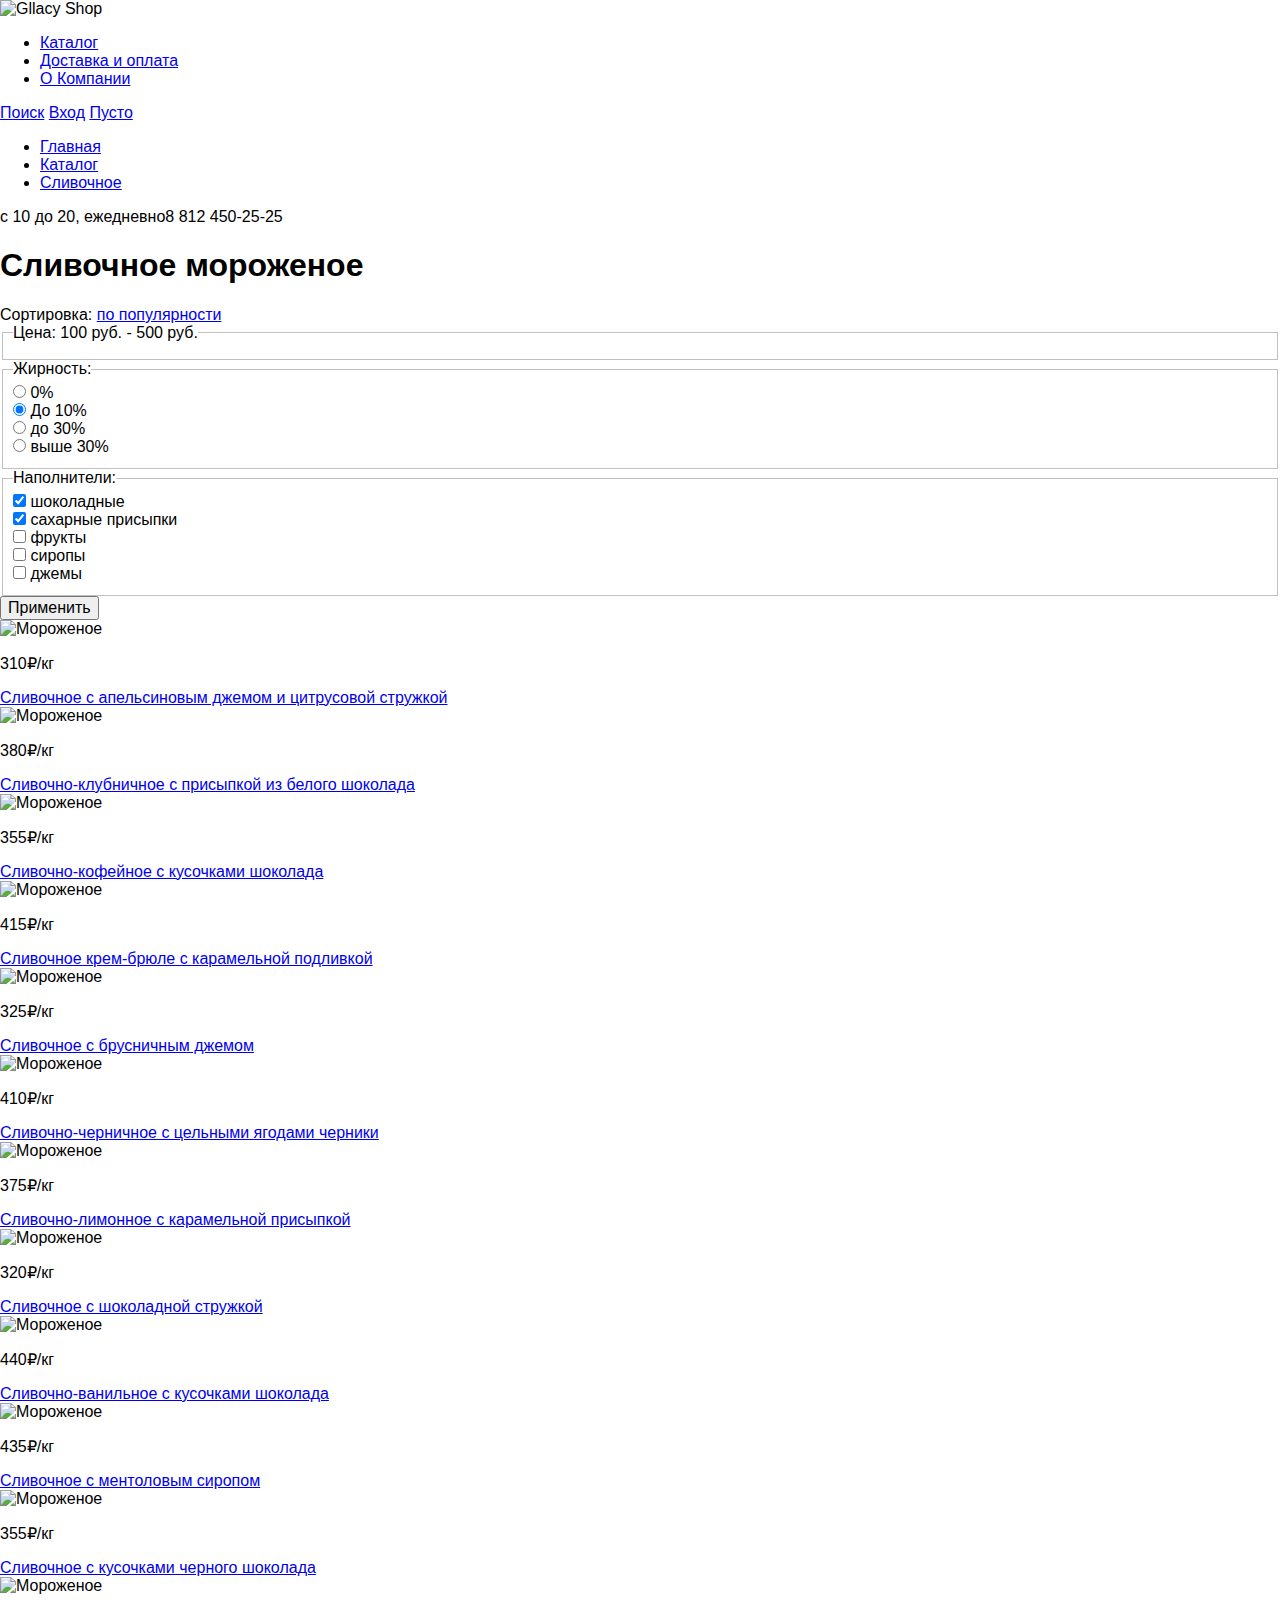
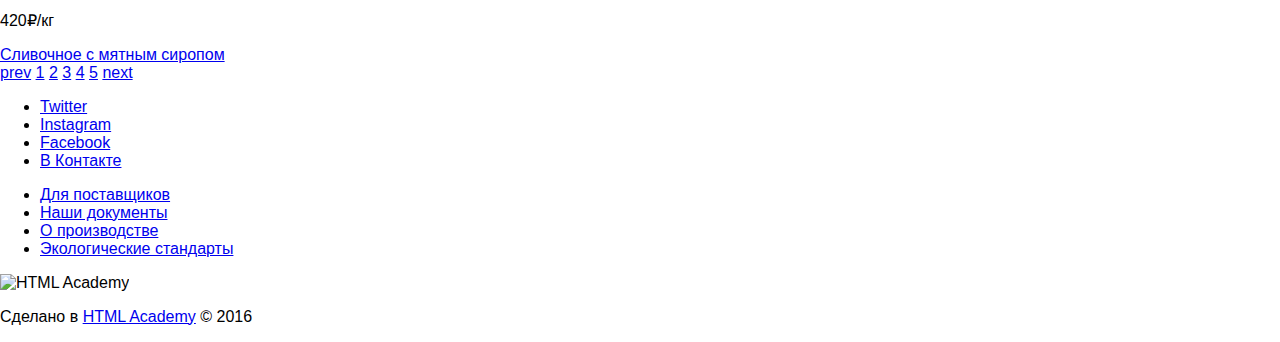
==== catalog.html @ dbc47b47 "Разметка каталога" ====
<!DOCTYPE html>
<html lang="ru">
  <head>
    <meta charset="utf-8">
    <title>Gllacy Shop</title>
    <link href="https://fonts.googleapis.com/css?family=Roboto:700,900,500&subset=latin,cyrillic" rel="stylesheet" type="text/css">
    <link rel="stylesheet" href="css/normalize.css">
    <link rel="stylesheet" href="css/style.css">
  </head>
  <body>
    <div class="site-wrapper">
      <div class="content-wrapper">
        <header class="main-header">
          <img class="header-logo" src="http://placehold.it/160x65" alt="Gllacy Shop">
          <!-- Не лишний ли здесь nav? Стилизовать и список можно -->
          <nav class="main-navigation">
            <ul>
              <li>
                <a href="#">Каталог</a>
              </li>
              <li>
                <a href="#">Доставка и оплата</a>
              </li>
              <li>
                <a href="#">О Компании</a>
              </li>
            </ul>
          </nav>
          <!-- Так нормально или сделать списком? -->
          <div class="user-block">
            <a class="search" href="#">Поиск</a>
            <a class="login" href="#">Вход</a>
            <a class="cart" href="#">Пусто</a>
          </div>
          <div class="breadcrumbs">
            <ul>
              <li>
                <a href="#">Главная</a>
              </li>
              <li>
                <a href="#">Каталог</a>
              </li>
              <li>
                <a href="#">Сливочное</a>
              </li>
            </ul>
          </div>
          <div class="header-contacts">
            <p>с 10 до 20, ежедневно<span>8 812 450-25-25</span></p>
          </div>
        </header>
        <main class="main-content">
          <h1>Сливочное мороженое</h1>
          <div class="menu">
            <div class="features-category">
              <span>Сортировка:</span>
              <!-- Здесь будет select или поп-ап на js -->
              <a href="#">по популярности</a>
            </div>
            <form class="features-select" action="https://echo.htmlacademy.ru" method="post">
              <fieldset class="features-select1">
                <legend>Цена: 100 руб. - 500 руб.</legend>
                <div class="range-filter">
                  <div class="range-controls">
                    <div class="scale">
                      <div class="bar"></div>
                    </div>
                    <div class="toggle toggle-min"></div>
                    <div class="toggle toggle-max"></div>
                  </div>
                </div>
              </fieldset>
              <fieldset class="features-select2">
                <legend>Жирность:</legend>
                <div class="features-select-item">
                  <input id="fat1" type="radio" name="fat" value="0%">
                  <label for="fat1">0%</label>
                </div>
                <div class="features-select-item">
                  <input id="fat2" type="radio" name="fat" value="10%" checked>
                  <label for="fat2">До 10%</label>
                </div>
                <div class="features-select-item">
                  <input id="fat3" type="radio" name="fat" value="less 30%">
                  <label for="fat3">до 30%</label>
                </div>
                <div class="features-select-item">
                  <input id="fat4" type="radio" name="fat" value="more 30%">
                  <label for="fat4">выше 30%</label>
                </div>
              </fieldset>
              <fieldset class="features-select3">
                <legend>Наполнители:</legend>
                <div class="features-select-item">
                  <input id="fillers1" type="checkbox" name="fillers" value="chocolate" checked>
                  <label for="fillers1">шоколадные</label>
                </div>
                <div class="features-select-item">
                  <input id="fillers2" type="checkbox" name="fillers" value="sugar" checked>
                  <label for="fillers2">сахарные присыпки</label>
                </div>
                <div class="features-select-item">
                  <input id="fillers3" type="checkbox" name="fillers" value="fruit">
                  <label for="fillers3">фрукты</label>
                </div>
                <div class="features-select-item">
                  <input id="fillers4" type="checkbox" name="fillers" value="syrup">
                  <label for="fillers4">сиропы</label>
                </div>
                <div class="features-select-item">
                  <input id="fillers5" type="checkbox" name="fillers" value="jam">
                  <label for="fillers5">джемы</label>
                </div>
              </fieldset>
              <button class="btn" type="submit">Применить</button>
            </form>
          </div>
          <div class="catalog">
            <div class="ice-cream-item">
              <!-- TODO: Дать классы элементам -->
              <img src="http://placehold.it/270x270" alt="Мороженое">
              <p><span>310&#8381;</span>/кг</p>
              <a href="#">Сливочное с апельсиновым джемом и цитрусовой стружкой</a>
            </div>
            <div class="ice-cream-item">
              <!-- TODO: Дать классы элементам -->
              <img src="http://placehold.it/270x270" alt="Мороженое">
              <p><span>380&#8381;</span>/кг</p>
              <a href="#">Сливочно-клубничное с присыпкой из белого шоколада</a>
            </div>
            <div class="ice-cream-item">
              <!-- TODO: Дать классы элементам -->
              <img src="http://placehold.it/270x270" alt="Мороженое">
              <p><span>355&#8381;</span>/кг</p>
              <a href="#">Сливочно-кофейное с кусочками шоколада</a>
            </div>
            <div class="ice-cream-item">
              <!-- TODO: Дать классы элементам -->
              <img src="http://placehold.it/270x270" alt="Мороженое">
              <p><span>415&#8381;</span>/кг</p>
              <a href="#">Сливочное крем-брюле с карамельной подливкой</a>
            </div>
            <div class="ice-cream-item">
              <!-- TODO: Дать классы элементам -->
              <img src="http://placehold.it/270x270" alt="Мороженое">
              <p><span>325&#8381;</span>/кг</p>
              <a href="#">Сливочное с брусничным джемом</a>
            </div>
            <div class="ice-cream-item">
              <!-- TODO: Дать классы элементам -->
              <img src="http://placehold.it/270x270" alt="Мороженое">
              <p><span>410&#8381;</span>/кг</p>
              <a href="#">Сливочно-черничное с цельными ягодами черники</a>
            </div>
            <div class="ice-cream-item">
              <!-- TODO: Дать классы элементам -->
              <img src="http://placehold.it/270x270" alt="Мороженое">
              <p><span>375&#8381;</span>/кг</p>
              <a href="#">Сливочно-лимонное с карамельной присыпкой</a>
            </div>
            <div class="ice-cream-item">
              <!-- TODO: Дать классы элементам -->
              <img src="http://placehold.it/270x270" alt="Мороженое">
              <p><span>320&#8381;</span>/кг</p>
              <a href="#">Сливочное с шоколадной стружкой</a>
            </div>
            <div class="ice-cream-item">
              <!-- TODO: Дать классы элементам -->
              <img src="http://placehold.it/270x270" alt="Мороженое">
              <p><span>440&#8381;</span>/кг</p>
              <a href="#">Сливочно-ванильное с кусочками шоколада</a>
            </div>
            <div class="ice-cream-item">
              <!-- TODO: Дать классы элементам -->
              <img src="http://placehold.it/270x270" alt="Мороженое">
              <p><span>435&#8381;</span>/кг</p>
              <a href="#">Сливочное с ментоловым сиропом</a>
            </div>
            <div class="ice-cream-item">
              <!-- TODO: Дать классы элементам -->
              <img src="http://placehold.it/270x270" alt="Мороженое">
              <p><span>355&#8381;</span>/кг</p>
              <a href="#">Сливочное с кусочками черного шоколада</a>
            </div>
            <div class="ice-cream-item">
              <!-- TODO: Дать классы элементам -->
              <img src="http://placehold.it/270x270" alt="Мороженое">
              <p><span>420&#8381;</span>/кг</p>
              <a href="#">Сливочное с мятным сиропом</a>
            </div>
          </div>
          <div class="pages">
            <a class="pages-btn" href="#">prev</a>
            <a class="pages-btn" href="#">1</a>
            <a class="pages-btn" href="#">2</a>
            <a class="pages-btn" href="#">3</a>
            <a class="pages-btn" href="#">4</a>
            <a class="pages-btn" href="#">5</a>
            <a class="pages-btn" href="#">next</a>
          </div>
        </main>
        <footer class="main-footer">
          <div class="footer-social">
            <ul>
              <li>
                <a href="#">Twitter</a>
              </li>
              <li>
                <a href="#">Instagram</a>
              </li>
              <li>
                <a href="#">Facebook</a>
              </li>
              <li>
                <a href="#">В Контакте</a>
              </li>
            </ul>
          </div>
          <div class="footer-documents">
            <ul>
              <li>
                <a href="#">Для поставщиков</a>
              </li>
              <li>
                <a href="#">Наши документы</a>
              </li>
              <li>
                <a href="#">О производстве</a>
              </li>
              <li>
                <a href="#">Экологические стандарты</a>
              </li>
            </ul>
          </div>
          <div class="footer-copyright">
            <img src="http://placehold.it/120x40" alt="HTML Academy">
            <p>Сделано в <a href="https://htmlacademy.ru/">HTML Academy</a> &#169; 2016</p>
          </div>
        </footer>
      </div>
    </div>
    <script src="js/scripts.js"></script>
  </body>
</html>
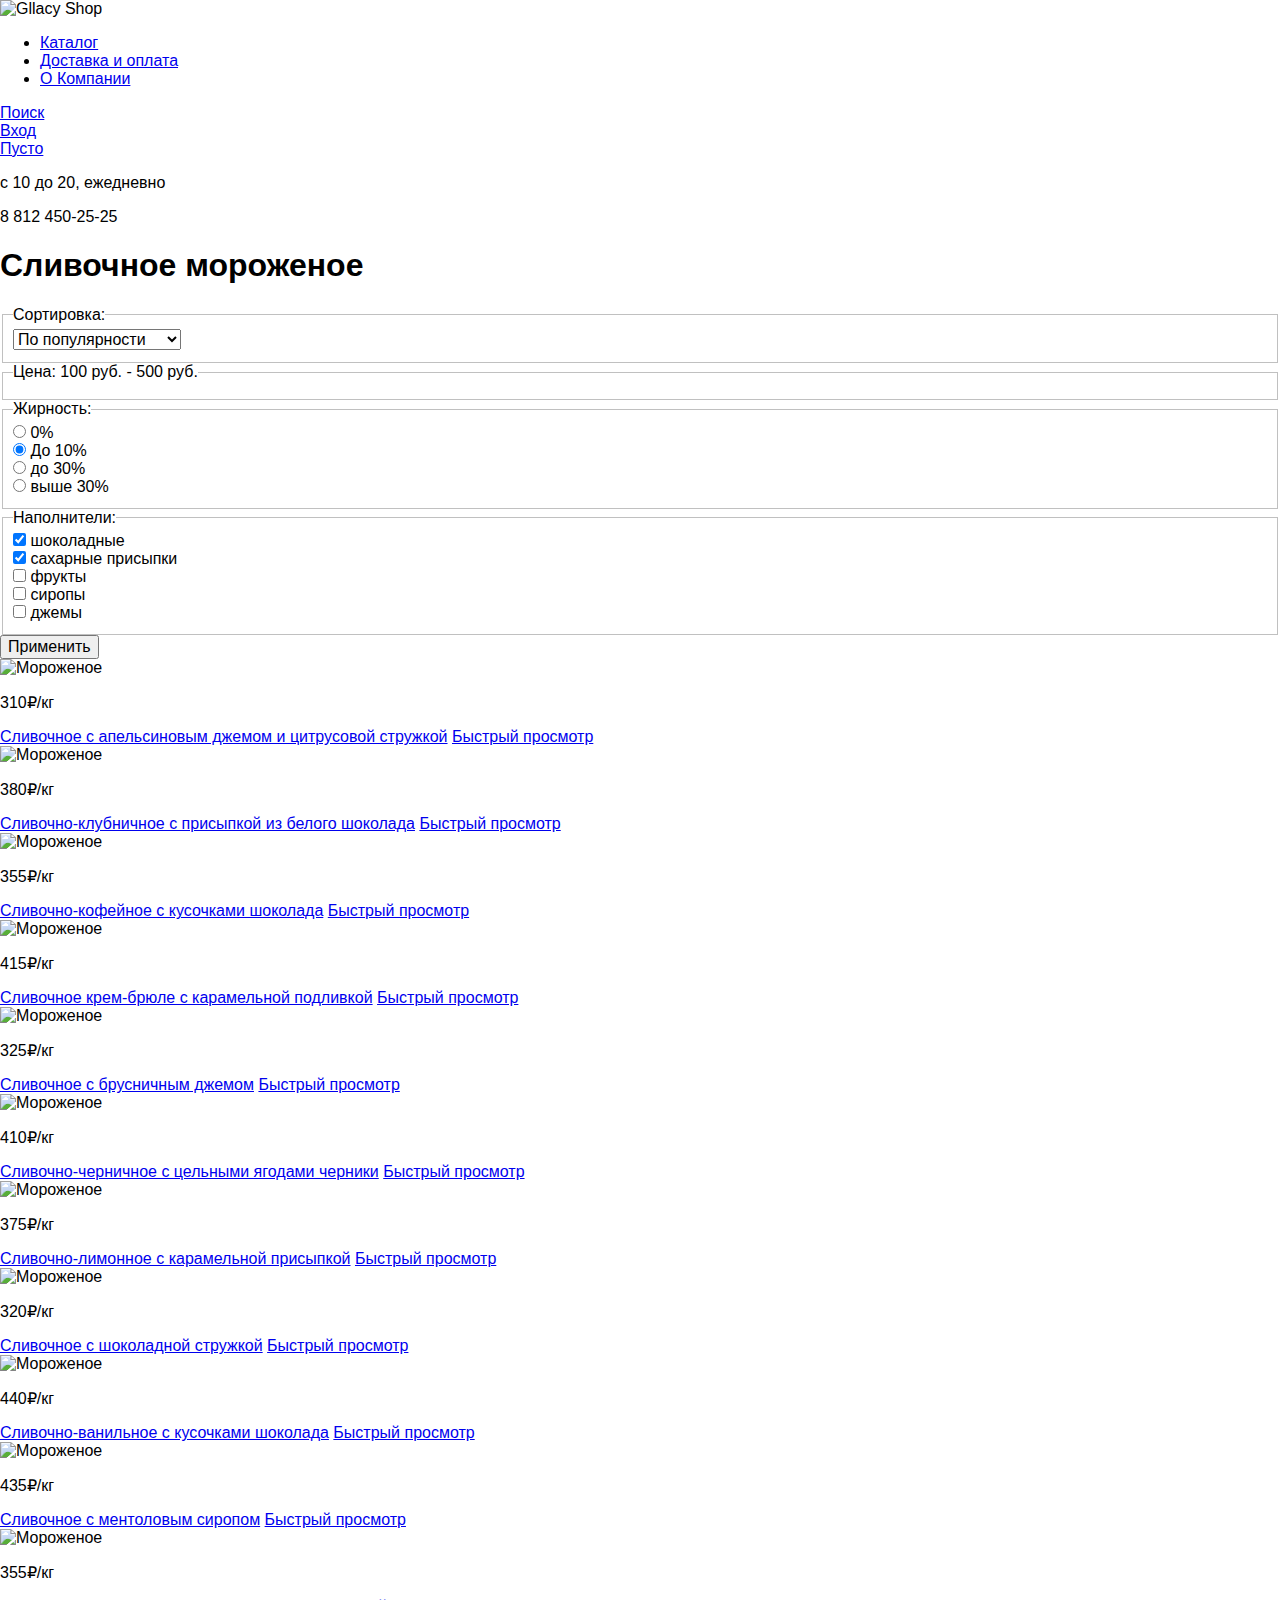
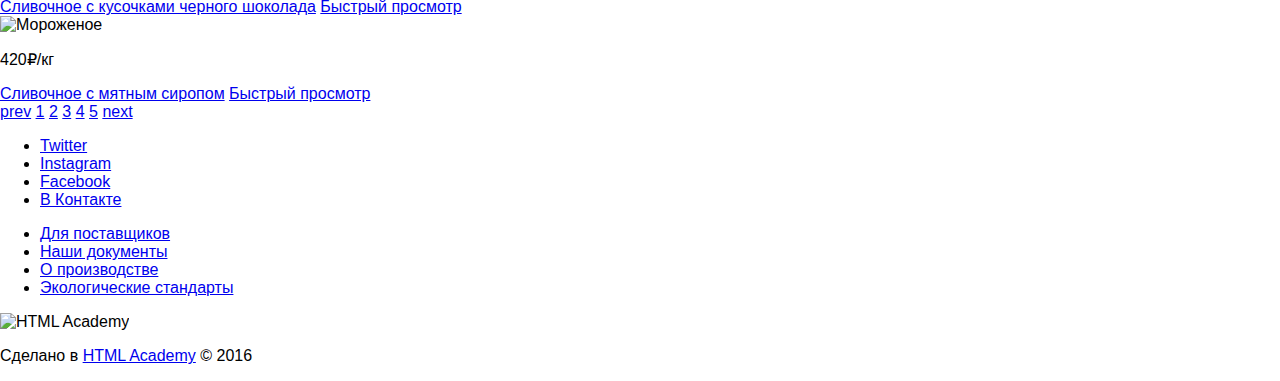
==== commit 318436f4: "Исправил замечания" ====
--- a/catalog.html
+++ b/catalog.html
@@ -12,7 +12,7 @@
       <div class="content-wrapper">
         <header class="main-header">
           <img class="header-logo" src="http://placehold.it/160x65" alt="Gllacy Shop">
-          <!-- Не лишний ли здесь nav? Стилизовать и список можно -->
+
           <nav class="main-navigation">
             <ul>
               <li>
@@ -26,39 +26,39 @@
               </li>
             </ul>
           </nav>
-          <!-- Так нормально или сделать списком? -->
+
           <div class="user-block">
-            <a class="search" href="#">Поиск</a>
-            <a class="login" href="#">Вход</a>
-            <a class="cart" href="#">Пусто</a>
-          </div>
-          <div class="breadcrumbs">
-            <ul>
-              <li>
-                <a href="#">Главная</a>
-              </li>
-              <li>
-                <a href="#">Каталог</a>
-              </li>
-              <li>
-                <a href="#">Сливочное</a>
-              </li>
-            </ul>
+            <!-- Нужны ли классы дивам? -->
+            <div>
+              <a class="user-block-item search" href="#">Поиск</a>
+            </div>
+            <div>
+              <a class="user-block-item login" href="#">Вход</a>
+            </div>
+            <div>
+              <a class="user-block-item cart" href="#">Пусто</a>
+            </div>
           </div>
           <div class="header-contacts">
-            <p>с 10 до 20, ежедневно<span>8 812 450-25-25</span></p>
+            <p>с 10 до 20, ежедневно<p>
+            <div>8 812 450-25-25</div>
           </div>
         </header>
+
         <main class="main-content">
-          <h1>Сливочное мороженое</h1>
-          <div class="menu">
-            <div class="features-category">
-              <span>Сортировка:</span>
-              <!-- Здесь будет select или поп-ап на js -->
-              <a href="#">по популярности</a>
-            </div>
+          <h1 class="main-contant-header">Сливочное мороженое</h1>
+          <div class="filter">
             <form class="features-select" action="https://echo.htmlacademy.ru" method="post">
-              <fieldset class="features-select1">
+              <fieldset class="features-select">
+                <legend>Сортировка:</legend>
+                <select>
+                  <option>По популярности</option>
+                  <option>Сначала недорогие</option>
+                  <option>Сначала дорогие</option>
+                  <option> По жирности</option>
+                </select>
+              </fieldset>
+              <fieldset class="features-select">
                 <legend>Цена: 100 руб. - 500 руб.</legend>
                 <div class="range-filter">
                   <div class="range-controls">
@@ -70,7 +70,7 @@
                   </div>
                 </div>
               </fieldset>
-              <fieldset class="features-select2">
+              <fieldset class="features-select">
                 <legend>Жирность:</legend>
                 <div class="features-select-item">
                   <input id="fat1" type="radio" name="fat" value="0%">
@@ -89,7 +89,7 @@
                   <label for="fat4">выше 30%</label>
                 </div>
               </fieldset>
-              <fieldset class="features-select3">
+              <fieldset class="features-select">
                 <legend>Наполнители:</legend>
                 <div class="features-select-item">
                   <input id="fillers1" type="checkbox" name="fillers" value="chocolate" checked>
@@ -116,103 +116,130 @@
             </form>
           </div>
           <div class="catalog">
-            <div class="ice-cream-item">
-              <!-- TODO: Дать классы элементам -->
-              <img src="http://placehold.it/270x270" alt="Мороженое">
-              <p><span>310&#8381;</span>/кг</p>
-              <a href="#">Сливочное с апельсиновым джемом и цитрусовой стружкой</a>
-            </div>
-            <div class="ice-cream-item">
-              <!-- TODO: Дать классы элементам -->
-              <img src="http://placehold.it/270x270" alt="Мороженое">
-              <p><span>380&#8381;</span>/кг</p>
-              <a href="#">Сливочно-клубничное с присыпкой из белого шоколада</a>
-            </div>
-            <div class="ice-cream-item">
-              <!-- TODO: Дать классы элементам -->
-              <img src="http://placehold.it/270x270" alt="Мороженое">
-              <p><span>355&#8381;</span>/кг</p>
-              <a href="#">Сливочно-кофейное с кусочками шоколада</a>
-            </div>
-            <div class="ice-cream-item">
-              <!-- TODO: Дать классы элементам -->
-              <img src="http://placehold.it/270x270" alt="Мороженое">
-              <p><span>415&#8381;</span>/кг</p>
-              <a href="#">Сливочное крем-брюле с карамельной подливкой</a>
-            </div>
-            <div class="ice-cream-item">
-              <!-- TODO: Дать классы элементам -->
-              <img src="http://placehold.it/270x270" alt="Мороженое">
-              <p><span>325&#8381;</span>/кг</p>
-              <a href="#">Сливочное с брусничным джемом</a>
-            </div>
-            <div class="ice-cream-item">
-              <!-- TODO: Дать классы элементам -->
-              <img src="http://placehold.it/270x270" alt="Мороженое">
-              <p><span>410&#8381;</span>/кг</p>
-              <a href="#">Сливочно-черничное с цельными ягодами черники</a>
-            </div>
-            <div class="ice-cream-item">
-              <!-- TODO: Дать классы элементам -->
-              <img src="http://placehold.it/270x270" alt="Мороженое">
-              <p><span>375&#8381;</span>/кг</p>
-              <a href="#">Сливочно-лимонное с карамельной присыпкой</a>
-            </div>
-            <div class="ice-cream-item">
-              <!-- TODO: Дать классы элементам -->
-              <img src="http://placehold.it/270x270" alt="Мороженое">
-              <p><span>320&#8381;</span>/кг</p>
-              <a href="#">Сливочное с шоколадной стружкой</a>
-            </div>
-            <div class="ice-cream-item">
-              <!-- TODO: Дать классы элементам -->
-              <img src="http://placehold.it/270x270" alt="Мороженое">
-              <p><span>440&#8381;</span>/кг</p>
-              <a href="#">Сливочно-ванильное с кусочками шоколада</a>
-            </div>
-            <div class="ice-cream-item">
-              <!-- TODO: Дать классы элементам -->
-              <img src="http://placehold.it/270x270" alt="Мороженое">
-              <p><span>435&#8381;</span>/кг</p>
-              <a href="#">Сливочное с ментоловым сиропом</a>
-            </div>
-            <div class="ice-cream-item">
-              <!-- TODO: Дать классы элементам -->
-              <img src="http://placehold.it/270x270" alt="Мороженое">
-              <p><span>355&#8381;</span>/кг</p>
-              <a href="#">Сливочное с кусочками черного шоколада</a>
-            </div>
-            <div class="ice-cream-item">
-              <!-- TODO: Дать классы элементам -->
-              <img src="http://placehold.it/270x270" alt="Мороженое">
-              <p><span>420&#8381;</span>/кг</p>
-              <a href="#">Сливочное с мятным сиропом</a>
-            </div>
-          </div>
-          <div class="pages">
-            <a class="pages-btn" href="#">prev</a>
-            <a class="pages-btn" href="#">1</a>
-            <a class="pages-btn" href="#">2</a>
-            <a class="pages-btn" href="#">3</a>
-            <a class="pages-btn" href="#">4</a>
-            <a class="pages-btn" href="#">5</a>
-            <a class="pages-btn" href="#">next</a>
-          </div>
+            <div class="catalog-list">
+              <div class="ice-cream-item">
+                <div>
+                  <img src="http://placehold.it/270x270" alt="Мороженое">
+                  <p class="ice-cream-paragraph"><span>310&#8381;</span>/кг</p>
+                </div>
+                <a href="#">Сливочное с апельсиновым джемом и цитрусовой стружкой</a>
+                <a class="btn" href="#">Быстрый просмотр</a>
+              </div>
+              <div class="ice-cream-item">
+                <div>
+                  <img src="http://placehold.it/270x270" alt="Мороженое">
+                  <p class="ice-cream-paragraph"><span>380&#8381;</span>/кг</p>
+                </div>
+                <a href="#">Сливочно-клубничное с присыпкой из белого шоколада</a>
+                <a class="btn" href="#">Быстрый просмотр</a>
+              </div>
+              <div class="ice-cream-item">
+                <div>
+                  <img src="http://placehold.it/270x270" alt="Мороженое">
+                  <p class="ice-cream-paragraph"><span>355&#8381;</span>/кг</p>
+                </div>
+                <a href="#">Сливочно-кофейное с кусочками шоколада</a>
+                <a class="btn" href="#">Быстрый просмотр</a>
+              </div>
+              <div class="ice-cream-item">
+                <div>
+                  <img src="http://placehold.it/270x270" alt="Мороженое">
+                  <p class="ice-cream-paragraph"><span>415&#8381;</span>/кг</p>
+                </div>
+                <a href="#">Сливочное крем-брюле с карамельной подливкой</a>
+                <a class="btn" href="#">Быстрый просмотр</a>
+              </div>
+              <div class="ice-cream-item">
+                <div>
+                  <img src="http://placehold.it/270x270" alt="Мороженое">
+                  <p class="ice-cream-paragraph"><span>325&#8381;</span>/кг</p>
+                </div>
+                <a href="#">Сливочное с брусничным джемом</a>
+                <a class="btn" href="#">Быстрый просмотр</a>
+              </div>
+              <div class="ice-cream-item">
+                <div>
+                  <img src="http://placehold.it/270x270" alt="Мороженое">
+                  <p class="ice-cream-paragraph"><span>410&#8381;</span>/кг</p>
+                </div>
+                <a href="#">Сливочно-черничное с цельными ягодами черники</a>
+                <a class="btn" href="#">Быстрый просмотр</a>
+              </div>
+              <div class="ice-cream-item">
+                <div>
+                  <img src="http://placehold.it/270x270" alt="Мороженое">
+                  <p class="ice-cream-paragraph"><span>375&#8381;</span>/кг</p>
+                </div>
+                <a href="#">Сливочно-лимонное с карамельной присыпкой</a>
+                <a class="btn" href="#">Быстрый просмотр</a>
+              </div>
+              <div class="ice-cream-item">
+                <div>
+                  <img src="http://placehold.it/270x270" alt="Мороженое">
+                  <p class="ice-cream-paragraph"><span>320&#8381;</span>/кг</p>
+                </div>
+                <a href="#">Сливочное с шоколадной стружкой</a>
+                <a class="btn" href="#">Быстрый просмотр</a>
+              </div>
+              <div class="ice-cream-item">
+                <div>
+                  <img src="http://placehold.it/270x270" alt="Мороженое">
+                  <p class="ice-cream-paragraph"><span>440&#8381;</span>/кг</p>
+                </div>
+                <a href="#">Сливочно-ванильное с кусочками шоколада</a>
+                <a class="btn" href="#">Быстрый просмотр</a>
+              </div>
+              <div class="ice-cream-item">
+                <div>
+                  <img src="http://placehold.it/270x270" alt="Мороженое">
+                  <p class="ice-cream-paragraph"><span>435&#8381;</span>/кг</p>
+                </div>
+                <a href="#">Сливочное с ментоловым сиропом</a>
+                <a class="btn" href="#">Быстрый просмотр</a>
+              </div>
+              <div class="ice-cream-item">
+                <div>
+                  <img src="http://placehold.it/270x270" alt="Мороженое">
+                  <p class="ice-cream-paragraph"><span>355&#8381;</span>/кг</p>
+                </div>
+                <a href="#">Сливочное с кусочками черного шоколада</a>
+                <a class="btn" href="#">Быстрый просмотр</a>
+              </div>
+              <div class="ice-cream-item">
+                <div>
+                  <img src="http://placehold.it/270x270" alt="Мороженое">
+                  <p class="ice-cream-paragraph"><span>420&#8381;</span>/кг</p>
+                </div>
+                <a href="#">Сливочное с мятным сиропом</a>
+                <a class="btn" href="#">Быстрый просмотр</a>
+              </div>
+            </div>
+            <div class="pages">
+              <a class="pages-btn" href="#">prev</a>
+              <a class="pages-btn" href="#">1</a>
+              <a class="pages-btn" href="#">2</a>
+              <a class="pages-btn" href="#">3</a>
+              <a class="pages-btn" href="#">4</a>
+              <a class="pages-btn" href="#">5</a>
+              <a class="pages-btn" href="#">next</a>
+            </div>
+          </div>
+
         </main>
         <footer class="main-footer">
           <div class="footer-social">
             <ul>
               <li>
-                <a href="#">Twitter</a>
-              </li>
-              <li>
-                <a href="#">Instagram</a>
-              </li>
-              <li>
-                <a href="#">Facebook</a>
-              </li>
-              <li>
-                <a href="#">В Контакте</a>
+                <a class="social social-twitter" href="#">Twitter</a>
+              </li>
+              <li>
+                <a class="social social-instagram" href="#">Instagram</a>
+              </li>
+              <li>
+                <a class="social social-facebook" href="#">Facebook</a>
+              </li>
+              <li>
+                <a class="social social-vk" href="#">В Контакте</a>
               </li>
             </ul>
           </div>
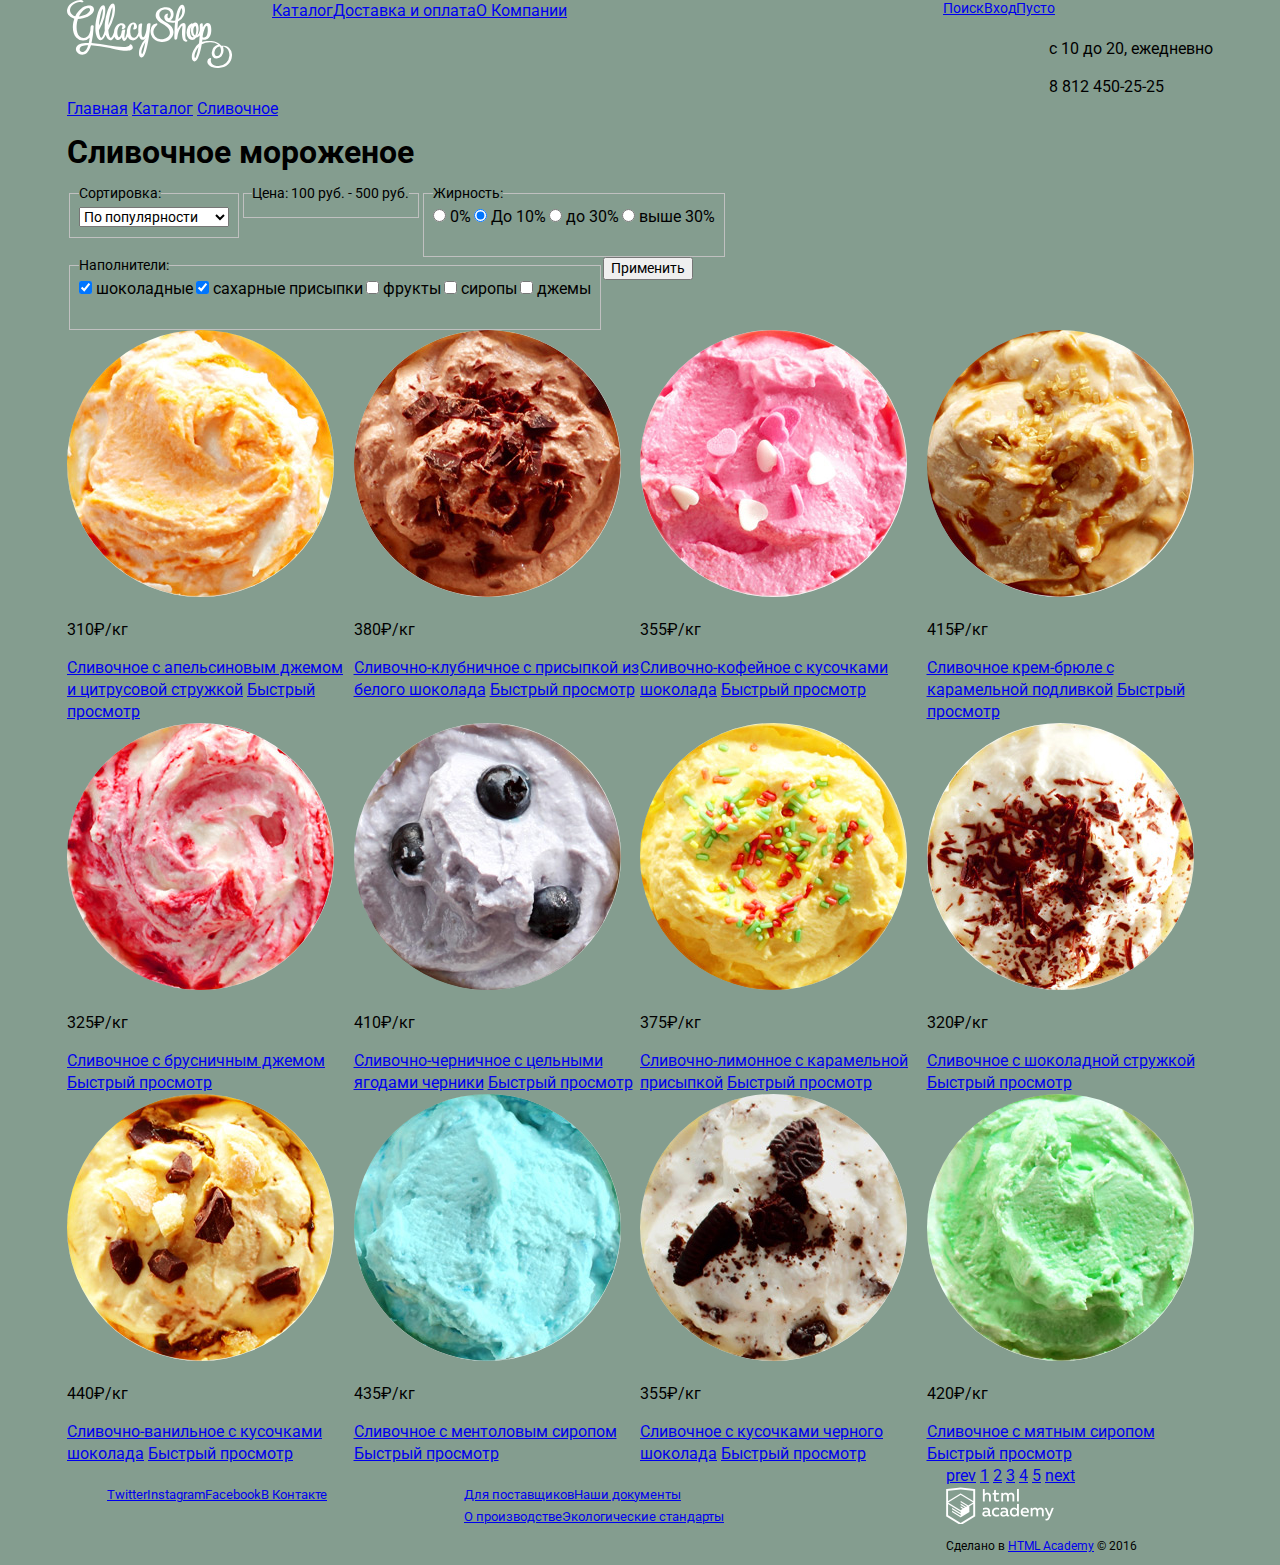
==== commit b94da1cc: "Сетка каталога" ====
--- a/catalog.html
+++ b/catalog.html
@@ -10,13 +10,33 @@
   <body>
     <div class="site-wrapper">
       <div class="content-wrapper">
-        <header class="main-header">
-          <img class="header-logo" src="http://placehold.it/160x65" alt="Gllacy Shop">
+        <header class="main-header clearfix">
+          <!-- Как посмотреть ширину и высоту у svg? В свойствах файла не нашел. -->
+          <a href="index.html">
+            <img class="header-logo" src="img/main-logo.svg" alt="Gllacy Shop">
+          </a>
 
           <nav class="main-navigation">
             <ul>
               <li>
-                <a href="#">Каталог</a>
+                <a href="catalog.html">Каталог</a>
+                <ul class="submenu">
+                  <li>
+                    <a href="#">Новинки</a>
+                  </li>
+                  <li>
+                    <a href="#">Сливочное</a>
+                  </li>
+                  <li>
+                    <a href="#">Щербеты</a>
+                  </li>
+                  <li>
+                    <a href="#">Фруктовый лед</a>
+                  </li>
+                  <li>
+                    <a href="#">Мелорин</a>
+                  </li>
+                </ul>
               </li>
               <li>
                 <a href="#">Доставка и оплата</a>
@@ -46,8 +66,14 @@
         </header>
 
         <main class="main-content">
+          <!-- Так нормально или лучше список? -->
+          <div class="breadcrumbs">
+            <a href="#">Главная</a>
+            <a href="#">Каталог</a>
+            <a href="#">Сливочное</a>
+          </div>
           <h1 class="main-contant-header">Сливочное мороженое</h1>
-          <div class="filter">
+          <div class="filter clearfix">
             <form class="features-select" action="https://echo.htmlacademy.ru" method="post">
               <fieldset class="features-select">
                 <legend>Сортировка:</legend>
@@ -112,14 +138,14 @@
                   <label for="fillers5">джемы</label>
                 </div>
               </fieldset>
-              <button class="btn" type="submit">Применить</button>
+              <button class="btn features-select" type="submit">Применить</button>
             </form>
           </div>
-          <div class="catalog">
-            <div class="catalog-list">
-              <div class="ice-cream-item">
-                <div>
-                  <img src="http://placehold.it/270x270" alt="Мороженое">
+          <div class="catalog clearfix">
+            <div class="ice-cream">
+              <div class="ice-cream-item">
+                <div>
+                  <img src="img/1.jpg" alt="Мороженое" width="267" height="267">
                   <p class="ice-cream-paragraph"><span>310&#8381;</span>/кг</p>
                 </div>
                 <a href="#">Сливочное с апельсиновым джемом и цитрусовой стружкой</a>
@@ -127,7 +153,7 @@
               </div>
               <div class="ice-cream-item">
                 <div>
-                  <img src="http://placehold.it/270x270" alt="Мороженое">
+                  <img src="img/2.jpg" alt="Мороженое" width="267" height="267">
                   <p class="ice-cream-paragraph"><span>380&#8381;</span>/кг</p>
                 </div>
                 <a href="#">Сливочно-клубничное с присыпкой из белого шоколада</a>
@@ -135,7 +161,7 @@
               </div>
               <div class="ice-cream-item">
                 <div>
-                  <img src="http://placehold.it/270x270" alt="Мороженое">
+                  <img src="img/3.jpg" alt="Мороженое" width="267" height="267">
                   <p class="ice-cream-paragraph"><span>355&#8381;</span>/кг</p>
                 </div>
                 <a href="#">Сливочно-кофейное с кусочками шоколада</a>
@@ -143,7 +169,7 @@
               </div>
               <div class="ice-cream-item">
                 <div>
-                  <img src="http://placehold.it/270x270" alt="Мороженое">
+                  <img src="img/4.jpg" alt="Мороженое" width="267" height="267">
                   <p class="ice-cream-paragraph"><span>415&#8381;</span>/кг</p>
                 </div>
                 <a href="#">Сливочное крем-брюле с карамельной подливкой</a>
@@ -151,7 +177,7 @@
               </div>
               <div class="ice-cream-item">
                 <div>
-                  <img src="http://placehold.it/270x270" alt="Мороженое">
+                  <img src="img/5.jpg" alt="Мороженое" width="267" height="267">
                   <p class="ice-cream-paragraph"><span>325&#8381;</span>/кг</p>
                 </div>
                 <a href="#">Сливочное с брусничным джемом</a>
@@ -159,7 +185,7 @@
               </div>
               <div class="ice-cream-item">
                 <div>
-                  <img src="http://placehold.it/270x270" alt="Мороженое">
+                  <img src="img/6.jpg" alt="Мороженое" width="267" height="267">
                   <p class="ice-cream-paragraph"><span>410&#8381;</span>/кг</p>
                 </div>
                 <a href="#">Сливочно-черничное с цельными ягодами черники</a>
@@ -167,7 +193,7 @@
               </div>
               <div class="ice-cream-item">
                 <div>
-                  <img src="http://placehold.it/270x270" alt="Мороженое">
+                  <img src="img/7.jpg" alt="Мороженое" width="267" height="267">
                   <p class="ice-cream-paragraph"><span>375&#8381;</span>/кг</p>
                 </div>
                 <a href="#">Сливочно-лимонное с карамельной присыпкой</a>
@@ -175,7 +201,7 @@
               </div>
               <div class="ice-cream-item">
                 <div>
-                  <img src="http://placehold.it/270x270" alt="Мороженое">
+                  <img src="img/8.jpg" alt="Мороженое" width="267" height="267">
                   <p class="ice-cream-paragraph"><span>320&#8381;</span>/кг</p>
                 </div>
                 <a href="#">Сливочное с шоколадной стружкой</a>
@@ -183,7 +209,7 @@
               </div>
               <div class="ice-cream-item">
                 <div>
-                  <img src="http://placehold.it/270x270" alt="Мороженое">
+                  <img src="img/9.jpg" alt="Мороженое" width="267" height="267">
                   <p class="ice-cream-paragraph"><span>440&#8381;</span>/кг</p>
                 </div>
                 <a href="#">Сливочно-ванильное с кусочками шоколада</a>
@@ -191,7 +217,7 @@
               </div>
               <div class="ice-cream-item">
                 <div>
-                  <img src="http://placehold.it/270x270" alt="Мороженое">
+                  <img src="img/10.jpg" alt="Мороженое" width="267" height="267">
                   <p class="ice-cream-paragraph"><span>435&#8381;</span>/кг</p>
                 </div>
                 <a href="#">Сливочное с ментоловым сиропом</a>
@@ -199,7 +225,7 @@
               </div>
               <div class="ice-cream-item">
                 <div>
-                  <img src="http://placehold.it/270x270" alt="Мороженое">
+                  <img src="img/11.jpg" alt="Мороженое" width="267" height="267">
                   <p class="ice-cream-paragraph"><span>355&#8381;</span>/кг</p>
                 </div>
                 <a href="#">Сливочное с кусочками черного шоколада</a>
@@ -207,7 +233,7 @@
               </div>
               <div class="ice-cream-item">
                 <div>
-                  <img src="http://placehold.it/270x270" alt="Мороженое">
+                  <img src="img/12.jpg" alt="Мороженое" width="267" height="267">
                   <p class="ice-cream-paragraph"><span>420&#8381;</span>/кг</p>
                 </div>
                 <a href="#">Сливочное с мятным сиропом</a>
@@ -226,7 +252,7 @@
           </div>
 
         </main>
-        <footer class="main-footer">
+        <footer class="main-footer clearfix">
           <div class="footer-social">
             <ul>
               <li>
@@ -260,7 +286,7 @@
             </ul>
           </div>
           <div class="footer-copyright">
-            <img src="http://placehold.it/120x40" alt="HTML Academy">
+            <img src="img/htmlacademy-logo.png" alt="HTML Academy" width="108" height="37">
             <p>Сделано в <a href="https://htmlacademy.ru/">HTML Academy</a> &#169; 2016</p>
           </div>
         </footer>
--- a/css/style.css
+++ b/css/style.css
@@ -0,0 +1,469 @@
+body {
+  font-size: 16px;
+  line-height: 22px;
+  font-family: "Roboto", "Arial", sans-serif;
+
+  background-color: #849d8f;
+}
+
+body > input[type="radio"] {
+  display: none;
+}
+
+/*=====Sprite=====*/
+.sprite {
+  display: block;
+
+  background-image: url(spritesheet.png);
+  background-repeat: no-repeat;
+}
+
+.sprite-checkbox-off {
+  width: 20px;
+  height: 20px;
+
+  background-position: -10px -10px;
+}
+
+.sprite-checkbox-on {
+  width: 20px;
+  height: 20px;
+
+  background-position: -10px -50px;
+}
+
+.sprite-icon-cart {
+  width: 21px;
+  height: 20px;
+
+  background-position: -10px -90px;
+}
+
+.sprite-icon-cow {
+  width: 47px;
+  height: 47px;
+
+  background-position: -10px -130px;
+}
+
+.sprite-icon-fb {
+  width: 31px;
+  height: 31px;
+
+  background-position: -10px -197px;
+}
+
+.sprite-icon-heart {
+  width: 15px;
+  height: 13px;
+
+  background-position: -10px -248px;
+}
+
+.sprite-icon-ice-cream {
+  width: 47px;
+  height: 47px;
+
+  background-position: -10px -281px;
+}
+
+.sprite-icon-instagram {
+  width: 31px;
+  height: 31px;
+
+  background-position: -10px -348px;
+}
+
+.sprite-icon-leaf {
+  width: 47px;
+  height: 47px;
+
+  background-position: -10px -399px;
+}
+
+.sprite-icon-login {
+  width: 20px;
+  height: 19px;
+
+  background-position: -10px -466px;
+}
+
+.sprite-icon-search {
+  width: 17px;
+  height: 17px;
+
+  background-position: -10px -505px;
+}
+
+.sprite-icon-thermometer {
+  width: 47px;
+  height: 47px;
+
+  background-position: -10px -542px;
+}
+
+.sprite-icon-twitter {
+  width: 31px;
+  height: 31px;
+
+  background-position: -10px -609px;
+}
+
+.sprite-icon-vk {
+  width: 31px;
+  height: 31px;
+
+  background-position: -10px -660px;
+}
+
+.sprite-radio-off {
+  width: 20px;
+  height: 20px;
+
+  background-position: -10px -711px;
+}
+
+.sprite-radio-on {
+  width: 20px;
+  height: 20px;
+
+  background-position: -10px -751px;
+}
+
+/*Не очень понял как сделать страницу резиновой. Давай проговорим это еще раз.*/
+.site-wrapper {
+  min-width: 1200px;
+
+  background-repeat: no-repeat;
+  background-position: top center;
+
+  -webkit-transition: background-image 0.5s ease, background-color 0.5s ease;
+          transition: background-image 0.5s ease, background-color 0.5s ease;
+}
+
+/* Псевдоэлементы с изображениями нужны только для предзагрузки картинок, чтобы они уже были в кеше в момент переключения слайдов и сразу отображались */
+
+.site-wrapper:before,
+.site-wrapper:after {
+  content: "";
+
+  visibility: hidden;
+}
+
+.site-wrapper:before,
+.site-wrapper:after {
+  background-image: url("img/slide-picture1.png");
+}
+
+.site-wrapper:after {
+  background-image: url("img/slide-picture2.png");
+}
+
+.content-wrapper {
+  width: 1146px;
+  margin: 0 auto;
+  padding: 0 27px;
+}
+
+.clearfix::after {
+  content: "";
+
+  display: table;
+  clear: both;
+}
+
+/*=====Slider=====*/
+.slider {
+  position: relative;
+
+  padding-top: 270px;
+
+  text-align: center;
+  color: #ffffff;
+}
+
+.slide {
+  display: none;
+}
+
+.slide-title {
+  width: 700px;
+  margin: 0 auto;
+  margin-bottom: 30px;
+  /*Откуда берется 800 и Roboto Black? На Google Font не нашел такого. */
+
+  font-weight: 800;
+  font-size: 60px;
+  line-height: 60.35px;
+}
+
+.slide-btn {
+  display: inline-block;
+  margin-bottom: 40px;
+  padding: 12px 50px;
+
+  font-weight: 600;
+  font-size: 31px;
+  line-height: 41px;
+  vertical-align: top;
+  color: #ffffff;
+  text-decoration: none;
+  /*Я пока так и не понял, как посмотреть свойства тени в PS. Есть ли разница в использовании HEX и RGBA?*/
+  text-shadow: 0 2px 5px rgba(160, 32, 11, 0.76);
+
+  background: #f26843;
+  background: -webkit-linear-gradient(top, #f26843 0%, #e74a35 100%);
+  background:         linear-gradient(to bottom, #f26843 0%, #e74a35 100%);
+  border-radius: 100px;
+  box-shadow: 0 2px 2px rgba(172, 16, 0, 0.64);
+}
+
+.slide-btn:hover {
+  background: -webkit-linear-gradient(top, #f58669 0%, #ec6f5e 100%);
+  background:         linear-gradient(to bottom, #f58669 0%, #ec6f5e 100%);
+  box-shadow: 0 2px 2px rgba(172, 16, 0, 1);
+}
+
+.slide-btn:active {
+  background: -webkit-linear-gradient(top, #d84732 0%, #e1613e 100%);
+  background:         linear-gradient(to bottom, #d84732 0%, #e1613e 100%);
+  box-shadow: inset 0 2px 2px rgba(172, 16, 0, 1);
+}
+
+.slider-controls {
+  position: absolute;
+  bottom: 25px;
+  left: 0;
+  z-index: 20;
+
+  font-size: 0;
+}
+
+.slider-controls label {
+  display: inline-block;
+  width: 17px;
+  height: 17px;
+  margin-right: 8px;
+
+  vertical-align: top;
+
+  background-color: transparent;
+  border: 2px solid #ffffff;
+  border-radius: 50%;
+  cursor: pointer;
+}
+
+#btn-1:checked ~ .site-wrapper #slide1,
+#btn-2:checked ~ .site-wrapper #slide2,
+#btn-3:checked ~ .site-wrapper #slide3 {
+  display: block;
+}
+
+#btn-1:checked ~ .site-wrapper {
+  background-color: #849d8f;
+  background-image: url("img/slide-picture1.png");
+}
+
+#btn-2:checked ~ .site-wrapper {
+  background-color: #8996a6;
+  background-image: url("img/slide-picture2.png");
+}
+
+#btn-3:checked ~ .site-wrapper {
+  background-color: #9d8b84;
+  background-image: url("img/slide-picture3.png");
+}
+
+#btn-1:checked ~ .site-wrapper label[for="btn-1"],
+#btn-2:checked ~ .site-wrapper label[for="btn-2"],
+#btn-3:checked ~ .site-wrapper label[for="btn-3"] {
+  background-color: #ffffff;
+}
+
+/*=====Header=====*/
+.header-logo {
+  float: left;
+  width: 165px;
+}
+
+.main-navigation {
+  float: left;
+  width: 600px;
+}
+
+.main-navigation ul {
+  list-style: none;
+  font-size: 0;
+}
+
+.main-navigation li {
+  display: inline-block;
+
+  font-size: 16px;
+  line-height: 22px;
+  vertical-align: top;
+}
+
+.submenu {
+  display: none;
+}
+
+.user-block {
+  float: right;
+  width: 270px;
+
+  font-size: 0;
+}
+
+.user-block > div {
+  display: inline-block;
+
+  font-size: 14px;
+  line-height: 1.2;
+  vertical-align: top;
+}
+
+.header-contacts {
+  float: right;
+}
+
+/*=====Main=====*/
+.action {
+  margin-bottom: 40px;
+}
+
+.action-item1 {
+  float: left;
+  width: 560px;
+  height: 229px;
+  margin-right: 26px;
+
+  background-image: url("img/raspberry-background.png");
+  background-repeat: no-repeat;
+}
+
+.action-item2 {
+  float: left;
+  width: 560px;
+  height: 229px;
+
+  background-image: url("img/chocolate-background.png");
+  background-repeat: no-repeat;
+}
+
+.ice-cream {
+  font-size: 0;
+}
+
+.ice-cream-item {
+  display: inline-block;
+  width: 25%;
+
+  font-size: 16px;
+  line-height: 22px;
+  vertical-align: top;
+}
+
+.ice-cream-item img {
+  border-radius: 50%;
+}
+
+.about {
+  margin-bottom: 40px;
+
+  background-image: url("img/waffles-background.jpg");
+  /*background-repeat: no-repeat;*/
+  border-radius: 15px;
+}
+
+.news-blog {
+  float: left;
+  width: 560px;
+  min-height: 220px;
+
+  background-image: url("img/blog-background.png");
+  background-repeat: no-repeat;
+}
+
+.news-subscription {
+  float: right;
+  width: 560px;
+  min-height: 220px;
+
+  background-image: url("img/mail-background.png");
+  background-repeat: no-repeat;
+}
+
+/*=====Map=====*/
+.map-contacts {
+  float: right;
+  width: 302px;
+}
+
+/*=====Footer=====*/
+.footer-social {
+  float: left;
+  width: 267px;
+  margin-right: 90px;
+}
+
+.footer-social ul {
+  list-style: none;
+  font-size: 0;
+}
+
+.footer-social li {
+  display: inline-block;
+
+  font-size: 13px;
+  line-height: 1.2;
+  vertical-align: top;
+}
+
+.footer-documents {
+  float: left;
+  width: 350px;
+}
+
+.footer-documents ul {
+  list-style: none;
+  font-size: 0;
+}
+
+.footer-documents li {
+  display: inline-block;
+
+  font-size: 13px;
+  line-height: 1.2;
+  vertical-align: top;
+}
+
+.footer-copyright {
+  float: right;
+  width: 267px;
+
+  font-size: 12px;
+  line-height: 1.2;
+}
+
+/*=====Catalog=====*/
+.pages {
+  float: right;
+  width: 267px;
+}
+
+.features-select {
+  float: left;
+
+  font-size: 14px;
+  line-height: 1.2;
+}
+
+.features-select-item {
+  display: inline-block;
+  margin-bottom: 20px;
+
+  font-size: 16px;
+  line-height: 1.2;
+  vertical-align: top;
+}
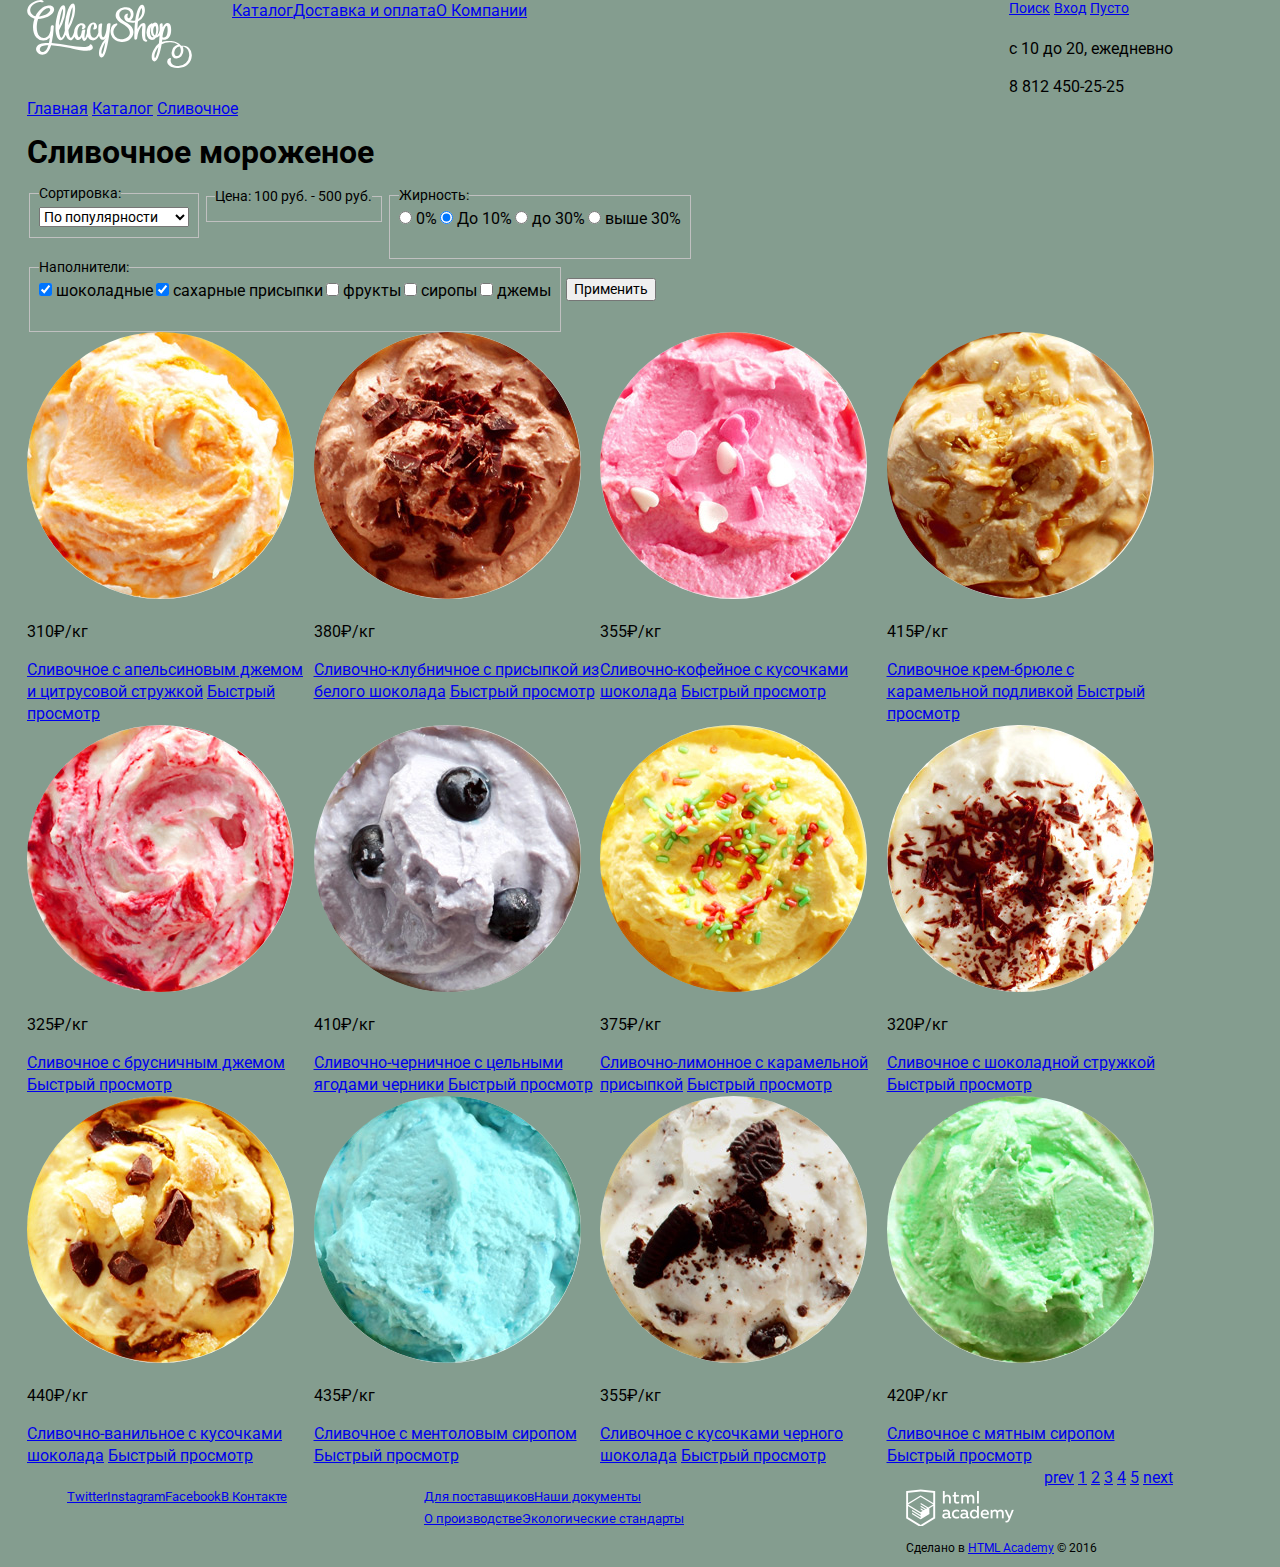
==== commit c69b95c1: "Исправление замечаний (частичное)" ====
--- a/catalog.html
+++ b/catalog.html
@@ -11,9 +11,8 @@
     <div class="site-wrapper">
       <div class="content-wrapper">
         <header class="main-header clearfix">
-          <!-- Как посмотреть ширину и высоту у svg? В свойствах файла не нашел. -->
           <a href="index.html">
-            <img class="header-logo" src="img/main-logo.svg" alt="Gllacy Shop">
+            <img class="header-logo" src="img/main-logo.svg" alt="Gllacy Shop" width="165" height="68">
           </a>
 
           <nav class="main-navigation">
@@ -47,21 +46,22 @@
             </ul>
           </nav>
 
-          <div class="user-block">
-            <!-- Нужны ли классы дивам? -->
-            <div>
-              <a class="user-block-item search" href="#">Поиск</a>
-            </div>
-            <div>
-              <a class="user-block-item login" href="#">Вход</a>
-            </div>
-            <div>
-              <a class="user-block-item cart" href="#">Пусто</a>
-            </div>
-          </div>
-          <div class="header-contacts">
-            <p>с 10 до 20, ежедневно<p>
-            <div>8 812 450-25-25</div>
+          <div class="user-block-wrapper">
+            <div class="user-block">
+              <div class="user-block1">
+                <a class="user-block-item search" href="#">Поиск</a>
+              </div>
+              <div class="user-block2">
+                <a class="user-block-item login" href="#">Вход</a>
+              </div>
+              <div class="user-block3">
+                <a class="user-block-item cart" href="#">Пусто</a>
+              </div>
+            </div>
+            <div class="header-contacts">
+              <p>с 10 до 20, ежедневно<p>
+              <div>8 812 450-25-25</div>
+            </div>
           </div>
         </header>
 
@@ -141,7 +141,7 @@
               <button class="btn features-select" type="submit">Применить</button>
             </form>
           </div>
-          <div class="catalog clearfix">
+          <div class="catalog">
             <div class="ice-cream">
               <div class="ice-cream-item">
                 <div>
--- a/css/style.css
+++ b/css/style.css
@@ -14,7 +14,7 @@
 .sprite {
   display: block;
 
-  background-image: url(spritesheet.png);
+  background-image: url("sprite.png");
   background-repeat: no-repeat;
 }
 
@@ -130,9 +130,10 @@
   background-position: -10px -751px;
 }
 
-/*Не очень понял как сделать страницу резиновой. Давай проговорим это еще раз.*/
+/*Почему после того как поставил min и max width вся страница уехала влево?*/
 .site-wrapper {
-  min-width: 1200px;
+  min-width: 780px;
+  max-width: 1200px;
 
   background-repeat: no-repeat;
   background-position: top center;
@@ -140,8 +141,6 @@
   -webkit-transition: background-image 0.5s ease, background-color 0.5s ease;
           transition: background-image 0.5s ease, background-color 0.5s ease;
 }
-
-/* Псевдоэлементы с изображениями нужны только для предзагрузки картинок, чтобы они уже были в кеше в момент переключения слайдов и сразу отображались */
 
 .site-wrapper:before,
 .site-wrapper:after {
@@ -152,11 +151,11 @@
 
 .site-wrapper:before,
 .site-wrapper:after {
-  background-image: url("img/slide-picture1.png");
+  background-image: url("../img/slide-picture1.png");
 }
 
 .site-wrapper:after {
-  background-image: url("img/slide-picture2.png");
+  background-image: url("../img/slide-picture2.png");
 }
 
 .content-wrapper {
@@ -190,9 +189,10 @@
   width: 700px;
   margin: 0 auto;
   margin-bottom: 30px;
-  /*Откуда берется 800 и Roboto Black? На Google Font не нашел такого. */
-
-  font-weight: 800;
+
+/* исправить. отсавь просто roboto */
+  /*Сделал. Но теперь шрифт не совпадает с макетом. В этом то и вопрос. В макете black, но я не понимаю откуда он берется*/
+  /*font-weight: 800;*/
   font-size: 60px;
   line-height: 60.35px;
 }
@@ -208,7 +208,10 @@
   vertical-align: top;
   color: #ffffff;
   text-decoration: none;
-  /*Я пока так и не понял, как посмотреть свойства тени в PS. Есть ли разница в использовании HEX и RGBA?*/
+  /*Я пока так и не понял, как посмотреть свойства тени в PS. Есть ли разница
+   в использовании HEX и RGBA?*/
+  /* исправить.  есть, rgba прозрачность имеет. Цвет бери по самому тёмному пикселю*/
+  /*А что здесь не так?*/
   text-shadow: 0 2px 5px rgba(160, 32, 11, 0.76);
 
   background: #f26843;
@@ -261,17 +264,17 @@
 
 #btn-1:checked ~ .site-wrapper {
   background-color: #849d8f;
-  background-image: url("img/slide-picture1.png");
+  background-image: url("../img/slide-picture1.png");
 }
 
 #btn-2:checked ~ .site-wrapper {
   background-color: #8996a6;
-  background-image: url("img/slide-picture2.png");
+  background-image: url("../img/slide-picture2.png");
 }
 
 #btn-3:checked ~ .site-wrapper {
   background-color: #9d8b84;
-  background-image: url("img/slide-picture3.png");
+  background-image: url("../img/slide-picture3.png");
 }
 
 #btn-1:checked ~ .site-wrapper label[for="btn-1"],
@@ -308,11 +311,10 @@
   display: none;
 }
 
-.user-block {
+.user-block-wrapper {
   float: right;
-  width: 270px;
-
-  font-size: 0;
+  /*width: 270px;*/
+  /*font-size: 0;*/
 }
 
 .user-block > div {
@@ -324,7 +326,7 @@
 }
 
 .header-contacts {
-  float: right;
+  /*float: right;*/
 }
 
 /*=====Main=====*/
@@ -332,22 +334,25 @@
   margin-bottom: 40px;
 }
 
-.action-item1 {
+.action-item {
   float: left;
   width: 560px;
   height: 229px;
+  /* TODO: Не забыть убрать высоту */
   margin-right: 26px;
-
-  background-image: url("img/raspberry-background.png");
-  background-repeat: no-repeat;
-}
-
-.action-item2 {
-  float: left;
-  width: 560px;
-  height: 229px;
-
-  background-image: url("img/chocolate-background.png");
+}
+
+.action-item:last-child {
+  margin-right: 0;
+}
+
+.background-raspberry {
+  background-image: url("../img/raspberry-background.png");
+  background-repeat: no-repeat;
+}
+
+.background-chocolate {
+  background-image: url("../img/chocolate-background.png");
   background-repeat: no-repeat;
 }
 
@@ -371,7 +376,7 @@
 .about {
   margin-bottom: 40px;
 
-  background-image: url("img/waffles-background.jpg");
+  background-image: url("../img/waffles-background.jpg");
   /*background-repeat: no-repeat;*/
   border-radius: 15px;
 }
@@ -381,23 +386,27 @@
   width: 560px;
   min-height: 220px;
 
-  background-image: url("img/blog-background.png");
-  background-repeat: no-repeat;
-}
+  background-image: url("../img/blog-background.png");
+  background-repeat: no-repeat;
+}
+/*Не разобрался как экспортировать прямоугольник*/
 
 .news-subscription {
   float: right;
   width: 560px;
   min-height: 220px;
 
-  background-image: url("img/mail-background.png");
-  background-repeat: no-repeat;
+  background-image: url("../img/mail-background.png");
+  background-repeat: no-repeat;
+  /*Задачу понял: Сделать так чтобы блок с фоном тянулся по вертикали при увеличении количества контента. Про реализацию с двумя блоками в html не понял.*/
 }
 
 /*=====Map=====*/
 .map-contacts {
-  float: right;
+  /*float: right;*/
   width: 302px;
+  transform: translateX(800px);
+  /*Так?*/
 }
 
 /*=====Footer=====*/
@@ -429,7 +438,8 @@
   list-style: none;
   font-size: 0;
 }
-
+/*исправить. доделать рапсоложение ссылок*/
+/*Что именно нужно доделать?*/
 .footer-documents li {
   display: inline-block;
 
@@ -448,15 +458,19 @@
 
 /*=====Catalog=====*/
 .pages {
-  float: right;
-  width: 267px;
+  /*float: right;*/
+  /*width: 267px;*/
+  text-align: right;
 }
 
 .features-select {
-  float: left;
-
+  /*float: left;*/
+  display: inline-block;
   font-size: 14px;
   line-height: 1.2;
+  /*Заменил float на inline-block. А какой line-height ставить если в макете стоит auto?*/
+  /*Если оставить float и задать ширину блоки не выстраиваются как надо.*/
+
 }
 
 .features-select-item {
@@ -467,3 +481,5 @@
   line-height: 1.2;
   vertical-align: top;
 }
+/*исправить для breadcrumbs ссылок нужно задать ещё*/
+/*Что именно нужно задать?*/
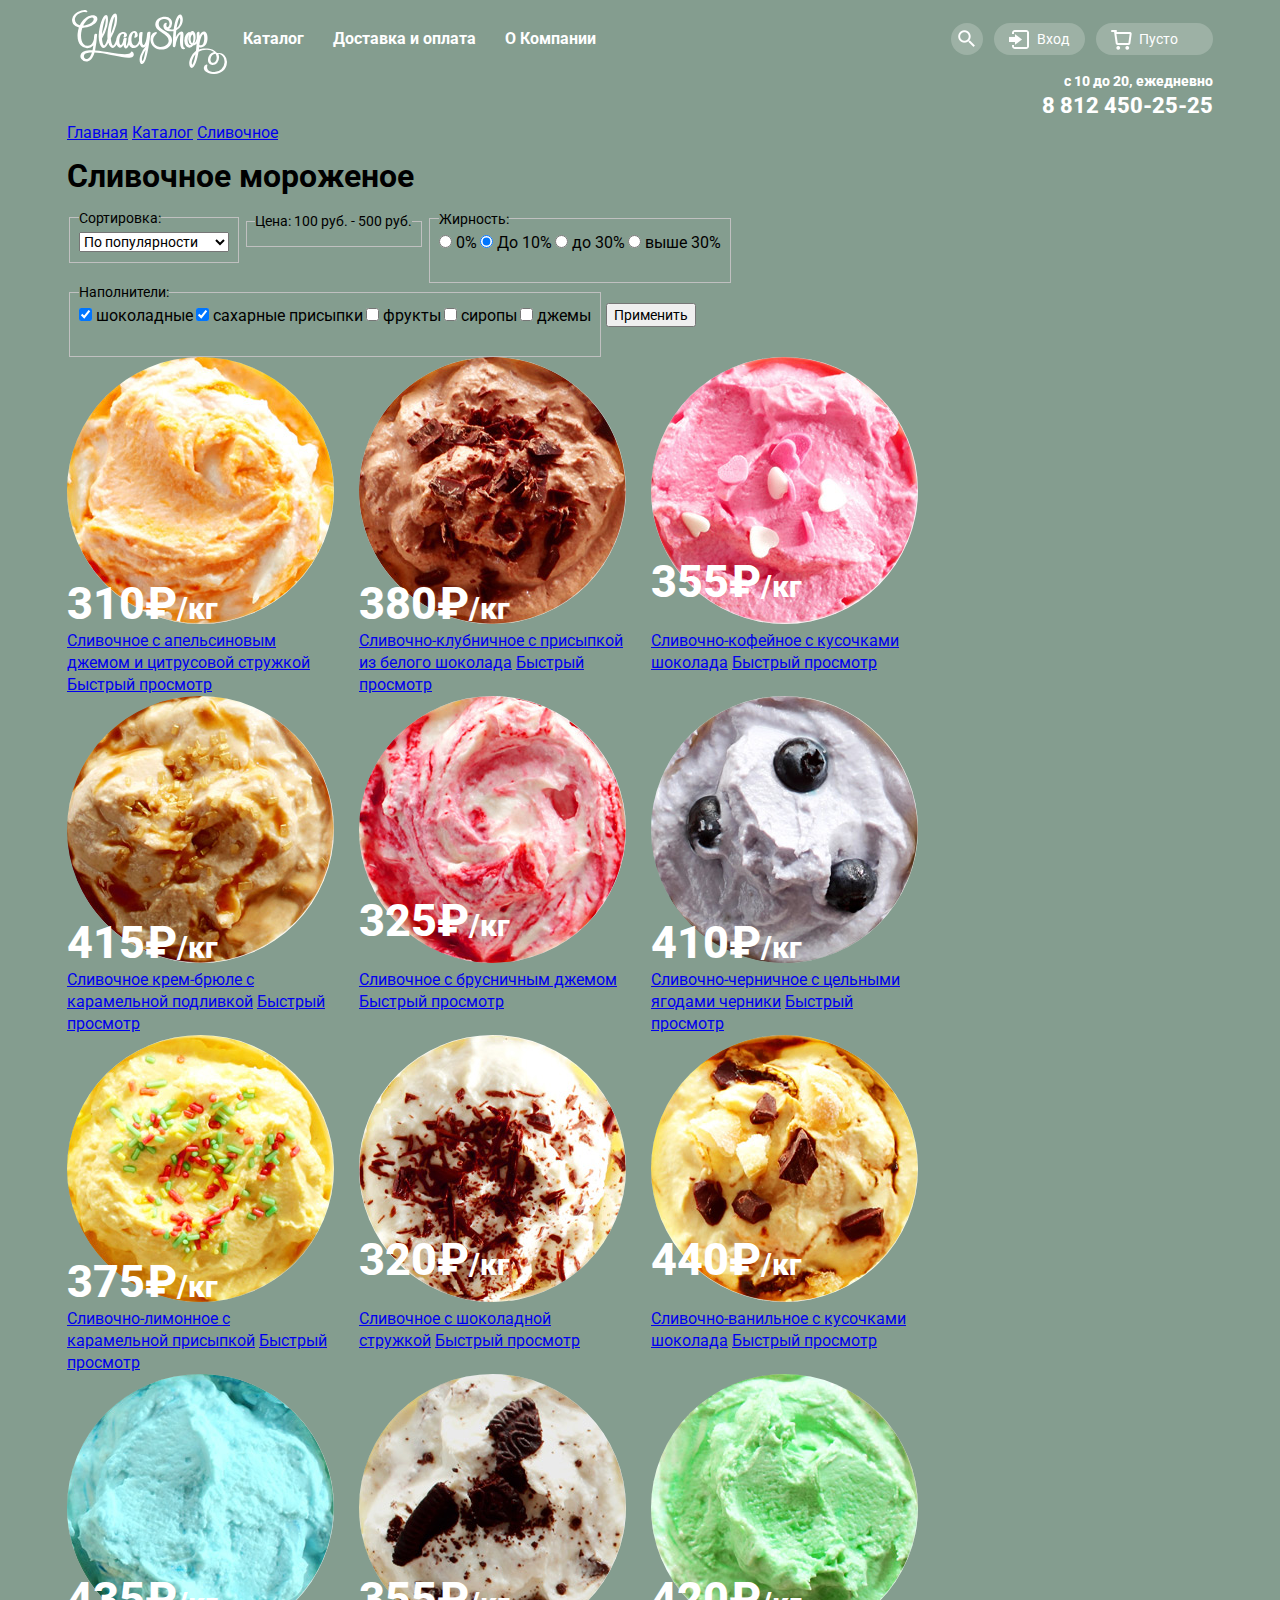
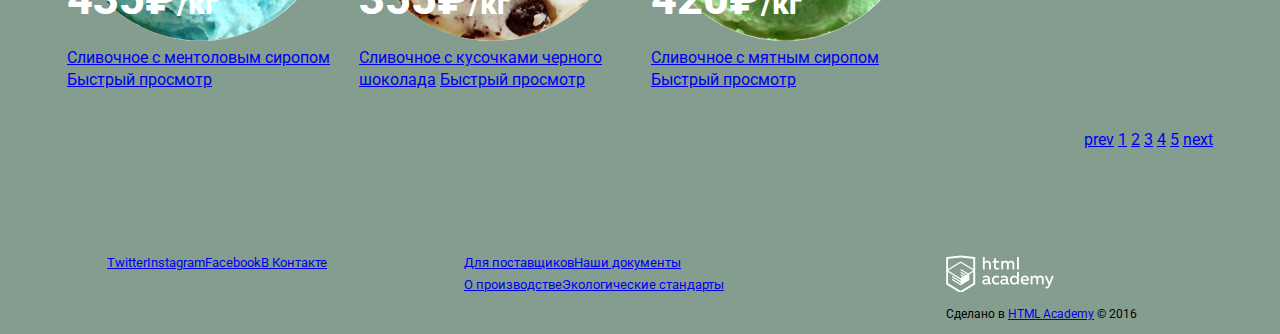
==== commit c59d867a: "Оформление контента (главная)" ====
--- a/catalog.html
+++ b/catalog.html
@@ -12,9 +12,8 @@
       <div class="content-wrapper">
         <header class="main-header clearfix">
           <a href="index.html">
-            <img class="header-logo" src="img/main-logo.svg" alt="Gllacy Shop" width="165" height="68">
+            <img class="header-logo" src="img/main-logo.svg" alt="Gllacy Shop" width="154" height="64">
           </a>
-
           <nav class="main-navigation">
             <ul>
               <li>
@@ -45,7 +44,6 @@
               </li>
             </ul>
           </nav>
-
           <div class="user-block-wrapper">
             <div class="user-block">
               <div class="user-block1">
@@ -64,9 +62,7 @@
             </div>
           </div>
         </header>
-
         <main class="main-content">
-          <!-- Так нормально или лучше список? -->
           <div class="breadcrumbs">
             <a href="#">Главная</a>
             <a href="#">Каталог</a>
@@ -250,7 +246,6 @@
               <a class="pages-btn" href="#">next</a>
             </div>
           </div>
-
         </main>
         <footer class="main-footer clearfix">
           <div class="footer-social">
--- a/css/style.css
+++ b/css/style.css
@@ -14,7 +14,7 @@
 .sprite {
   display: block;
 
-  background-image: url("sprite.png");
+  background-image: url("../img/sprite.png");
   background-repeat: no-repeat;
 }
 
@@ -130,11 +130,7 @@
   background-position: -10px -751px;
 }
 
-/*Почему после того как поставил min и max width вся страница уехала влево?*/
 .site-wrapper {
-  min-width: 780px;
-  max-width: 1200px;
-
   background-repeat: no-repeat;
   background-position: top center;
 
@@ -159,7 +155,8 @@
 }
 
 .content-wrapper {
-  width: 1146px;
+  min-width: 860px;
+  max-width: 1146px;
   margin: 0 auto;
   padding: 0 27px;
 }
@@ -190,28 +187,22 @@
   margin: 0 auto;
   margin-bottom: 30px;
 
-/* исправить. отсавь просто roboto */
-  /*Сделал. Но теперь шрифт не совпадает с макетом. В этом то и вопрос. В макете black, но я не понимаю откуда он берется*/
-  /*font-weight: 800;*/
+  font-weight: 900;
   font-size: 60px;
   line-height: 60.35px;
 }
 
 .slide-btn {
   display: inline-block;
-  margin-bottom: 40px;
-  padding: 12px 50px;
+  margin-bottom: 43px;
+  padding: 0 45px;
 
   font-weight: 600;
-  font-size: 31px;
-  line-height: 41px;
+  font-size: 31.48px;
+  line-height: 62.93px;
   vertical-align: top;
   color: #ffffff;
   text-decoration: none;
-  /*Я пока так и не понял, как посмотреть свойства тени в PS. Есть ли разница
-   в использовании HEX и RGBA?*/
-  /* исправить.  есть, rgba прозрачность имеет. Цвет бери по самому тёмному пикселю*/
-  /*А что здесь не так?*/
   text-shadow: 0 2px 5px rgba(160, 32, 11, 0.76);
 
   background: #f26843;
@@ -235,7 +226,7 @@
 
 .slider-controls {
   position: absolute;
-  bottom: 25px;
+  bottom: 62px;
   left: 0;
   z-index: 20;
 
@@ -284,52 +275,176 @@
 }
 
 /*=====Header=====*/
+.main-header {
+  margin-bottom: 3px;
+}
+
 .header-logo {
   float: left;
   width: 165px;
+  padding-top: 10px;
 }
 
 .main-navigation {
   float: left;
   width: 600px;
+  padding-top: 28px;
 }
 
 .main-navigation ul {
+  padding: 0;
+  padding-left: 11px;
+
   list-style: none;
   font-size: 0;
 }
 
 .main-navigation li {
   display: inline-block;
+  margin-right: 29px;
 
   font-size: 16px;
   line-height: 22px;
   vertical-align: top;
 }
 
+.main-navigation a {
+  font-weight: bold;
+  font-size: 16px;
+  color: #ffffff;
+  text-decoration: none;
+}
+
 .submenu {
   display: none;
 }
 
 .user-block-wrapper {
   float: right;
-  /*width: 270px;*/
-  /*font-size: 0;*/
-}
-
-.user-block > div {
+  width: 290px;
+  padding-top: 23px;
+}
+
+.user-block {
+  margin-bottom: 15px;
+  padding-left: 28px;
+
+  font-size: 0;
+}
+
+.user-block div {
   display: inline-block;
 
   font-size: 14px;
-  line-height: 1.2;
-  vertical-align: top;
+  vertical-align: top;
+}
+
+.user-block1 {
+  width: 32px;
+  height: 32px;
+  margin-right: 11px;
+
+  background-color: #9db1a5;
+  border-radius: 50%;
+}
+
+.user-block1 > a {
+  font-size: 0;
+}
+
+.user-block2 {
+  width: 91px;
+  height: 27px;
+  margin-right: 11px;
+  padding-top: 5px;
+
+  background-color: #9db1a5;
+  border-radius: 30px;
+}
+
+.user-block3 {
+  width: 117px;
+  height: 27px;
+  padding-top: 5px;
+
+  background-color: #9db1a5;
+  border-radius: 30px;
+}
+
+.user-block-item {
+  margin-left: 15px;
+
+  color: #ffffff;
+  text-decoration: none;
+}
+
+.search {
+  display: block;
+  width: 17px;
+  height: 17px;
+  margin-top: 7px;
+  margin-left: 7px;
+
+  background-image: url("../img/sprite.png");
+  background-repeat: no-repeat;
+  background-position: -10px -505px;
+}
+
+.login::before {
+  content: "";
+
+  display: inline-block;
+  width: 20px;
+  height: 20px;
+  margin-right: 8px;
+
+  vertical-align: middle;
+
+  background-image: url("../img/sprite.png");
+  background-repeat: no-repeat;
+  background-position: -10px -466px;
+}
+
+.cart::before {
+  content: "";
+
+  display: inline-block;
+  width: 21px;
+  height: 20px;
+  margin-right: 7px;
+
+  vertical-align: middle;
+
+  background-image: url("../img/sprite.png");
+  background-repeat: no-repeat;
+  background-position: -10px -90px;
 }
 
 .header-contacts {
-  /*float: right;*/
+  text-align: right;
+}
+
+.header-contacts > p {
+  margin: 0;
+
+  font-weight: 800;
+  font-size: 14px;
+  line-height: 22px;
+  color: #ffffff;
+}
+
+.header-contacts > div {
+  font-weight: 800;
+  font-size: 22px;
+  line-height: 27px;
+  color: #ffffff;
 }
 
 /*=====Main=====*/
+.main-content {
+  margin-bottom: 104px;
+}
+
 .action {
   margin-bottom: 40px;
 }
@@ -337,15 +452,99 @@
 .action-item {
   float: left;
   width: 560px;
-  height: 229px;
-  /* TODO: Не забыть убрать высоту */
-  margin-right: 26px;
+  min-height: 229px;
+  margin-right: 25px;
 }
 
 .action-item:last-child {
   margin-right: 0;
 }
 
+.action-header {
+  margin: 0;
+  padding-top: 24px;
+  padding-left: 17px;
+
+  font-size: 35px;
+  color: #ffffff;
+}
+
+.action-paragraph {
+  margin: 0;
+  margin-top: 25px;
+  margin-left: 18px;
+
+  font-size: 18px;
+  color: #ffffff;
+}
+
+.action-btn {
+  display: inline-block;
+  margin-top: 45px;
+  margin-left: 371px;
+  padding: 11px 24px;
+
+  font-weight: 600;
+  font-size: 18px;
+  line-height: 22px;
+  vertical-align: top;
+  color: #ffffff;
+  text-decoration: none;
+  text-shadow: 0 2px 5px rgba(160, 32, 11, 0.76);
+
+  background: #f26843;
+  background: -webkit-linear-gradient(top, #f26843 0%, #e74a35 100%);
+  background:         linear-gradient(to bottom, #f26843 0%, #e74a35 100%);
+  border-radius: 100px;
+  box-shadow: 0 2px 2px rgba(172, 16, 0, 0.64);
+}
+
+.action-btn:hover {
+  background: -webkit-linear-gradient(top, #f58669 0%, #ec6f5e 100%);
+  background:         linear-gradient(to bottom, #f58669 0%, #ec6f5e 100%);
+  box-shadow: 0 2px 2px rgba(172, 16, 0, 1);
+}
+
+.action-btn:active {
+  background: -webkit-linear-gradient(top, #d84732 0%, #e1613e 100%);
+  background:         linear-gradient(to bottom, #d84732 0%, #e1613e 100%);
+  box-shadow: inset 0 2px 2px rgba(172, 16, 0, 1);
+}
+
+.action-btn1 {
+  display: inline-block;
+  margin-top: 39px;
+  margin-left: 348px;
+  padding: 11px 24px;
+
+  font-weight: 600;
+  font-size: 18px;
+  line-height: 22px;
+  vertical-align: top;
+  color: #ffffff;
+  text-decoration: none;
+  text-shadow: 0 2px 5px rgba(160, 32, 11, 0.76);
+
+  background: #f26843;
+  background: -webkit-linear-gradient(top, #f26843 0%, #e74a35 100%);
+  background:         linear-gradient(to bottom, #f26843 0%, #e74a35 100%);
+  border-radius: 100px;
+  box-shadow: 0 2px 2px rgba(172, 16, 0, 0.64);
+}
+
+.action-btn1:hover {
+  background: -webkit-linear-gradient(top, #f58669 0%, #ec6f5e 100%);
+  background:         linear-gradient(to bottom, #f58669 0%, #ec6f5e 100%);
+  box-shadow: 0 2px 2px rgba(172, 16, 0, 1);
+}
+
+.action-btn1:active {
+  background: -webkit-linear-gradient(top, #d84732 0%, #e1613e 100%);
+  background:         linear-gradient(to bottom, #d84732 0%, #e1613e 100%);
+  box-shadow: inset 0 2px 2px rgba(172, 16, 0, 1);
+}
+
+
 .background-raspberry {
   background-image: url("../img/raspberry-background.png");
   background-repeat: no-repeat;
@@ -357,28 +556,170 @@
 }
 
 .ice-cream {
+  margin-bottom: 38px;
+
   font-size: 0;
 }
 
 .ice-cream-item {
-  display: inline-block;
-  width: 25%;
+  position: relative;
+
+  display: inline-block;
+  width: 267px;
+  margin-right: 25px;
 
   font-size: 16px;
   line-height: 22px;
   vertical-align: top;
 }
 
+.ice-cream-item:last-child {
+  margin-right: 0;
+}
+
+.ice-cream-hit {
+  margin-bottom: 7px;
+}
+
+.ice-cream-hit::before {
+  content: "";
+  position: absolute;
+
+  display: block;
+  width: 61px;
+  height: 61px;
+
+  background-image: url("../img/hit.png");
+  background-repeat: no-repeat;
+}
+
 .ice-cream-item img {
   border-radius: 50%;
 }
 
+.ice-cream-links {
+  text-align: center;
+}
+
+.ice-cream-links a {
+  font-size: 16px;
+  line-height: 22px;
+  text-align: center;
+  color: #ffffff;
+  text-decoration: none;
+}
+
+.ice-cream-paragraph {
+  position: absolute;
+  bottom: 46px;
+
+  font-weight: 800;
+  font-size: 30px;
+  color: #ffffff;
+}
+
+.ice-cream-paragraph span {
+  font-size: 45px;
+}
+
+.btn-hidden {
+  display: none;
+}
+
 .about {
+  min-height: 307px;
   margin-bottom: 40px;
 
   background-image: url("../img/waffles-background.jpg");
-  /*background-repeat: no-repeat;*/
   border-radius: 15px;
+}
+
+.about-header {
+  margin: 0;
+  margin-bottom: 22px;
+  padding-top: 24px;
+  padding-left: 20px;
+
+  font-size: 24px;
+  line-height: 30px;
+}
+
+.article {
+  position: relative;
+
+  float: left;
+  width: 485px;
+  margin-right: 5px;
+  margin-bottom: 22px;
+  padding-left: 76px;
+
+  font-size: 16px;
+  line-height: 22px;
+  text-align: left;
+}
+
+.article p {
+  margin: 0;
+}
+
+.article-ice-cream::before {
+  content: "";
+  position: absolute;
+  top: -13px;
+  left: 19px;
+
+  display: block;
+  width: 47px;
+  height: 47px;
+
+  background-image: url("../img/sprite.png");
+  background-repeat: no-repeat;
+  background-position: -10px -281px;
+}
+
+.article-cow::before {
+  content: "";
+  position: absolute;
+  top: -13px;
+  left: 19px;
+
+  display: block;
+  width: 47px;
+  height: 47px;
+
+  background-image: url("../img/sprite.png");
+  background-repeat: no-repeat;
+  background-position: -10px -130px;
+}
+
+.article-leaf::before {
+  content: "";
+  position: absolute;
+  top: -13px;
+  left: 19px;
+
+  display: block;
+  width: 47px;
+  height: 47px;
+
+  background-image: url("../img/sprite.png");
+  background-repeat: no-repeat;
+  background-position: -10px -399px;
+}
+
+.article-thermometer::before {
+  content: "";
+  position: absolute;
+  top: -13px;
+  left: 19px;
+
+  display: block;
+  width: 47px;
+  height: 47px;
+
+  background-image: url("../img/sprite.png");
+  background-repeat: no-repeat;
+  background-position: -10px -542px;
 }
 
 .news-blog {
@@ -389,24 +730,178 @@
   background-image: url("../img/blog-background.png");
   background-repeat: no-repeat;
 }
-/*Не разобрался как экспортировать прямоугольник*/
+
+.news-blog > p {
+  margin: 0;
+  margin-top: 22px;
+  margin-left: 19px;
+
+  font-size: 16px;
+  color: #5a5a5a;
+}
+
+.news-blog > a {
+  color: #353535;
+}
+
+.news-header {
+  margin: 0;
+  margin-top: 4px;
+  margin-left: 18px;
+
+  font-size: 24px;
+  line-height: 29px;
+  color: #353535;
+  text-decoration: none;
+}
 
 .news-subscription {
   float: right;
+  box-sizing: border-box;
   width: 560px;
   min-height: 220px;
-
-  background-image: url("../img/mail-background.png");
-  background-repeat: no-repeat;
-  /*Задачу понял: Сделать так чтобы блок с фоном тянулся по вертикали при увеличении количества контента. Про реализацию с двумя блоками в html не понял.*/
+  padding: 5px;
+
+  background-image: url("../img/mail.jpg");
+  background-size: cover;
+  border-radius: 15px;
+}
+
+.news-subscription-bg {
+  min-height: 183px;
+  padding-top: 27px;
+  padding-left: 21px;
+
+  background: #f8f7f4;
+  background-repeat: no-repeat;
+  border-radius: 15px;
+}
+
+.news-subscription-bg p {
+  margin: 0;
+  margin-bottom: 37px;
+
+  font-size: 16px;
+  line-height: 22px;
+  color: #5a5a5a;
+}
+
+input[type="text"] {
+  width: 356px;
+  height: 37px;
+  padding-left: 8px;
+
+  border-radius: 5px;
+}
+
+.form-btn {
+  display: inline-block;
+  margin-left: 7px;
+  padding: 7px 19px;
+
+  font-weight: 600;
+  font-size: 17px;
+  line-height: 24.3px;
+  vertical-align: top;
+  color: #ffffff;
+  text-decoration: none;
+  text-shadow: 0 2px 5px rgba(160, 32, 11, 0.76);
+
+  background: #f26843;
+  background: -webkit-linear-gradient(top, #f26843 0%, #e74a35 100%);
+  background:         linear-gradient(to bottom, #f26843 0%, #e74a35 100%);
+  border-radius: 100px;
+  outline: none;
+  box-shadow: 0 2px 2px rgba(172, 16, 0, 0.64);
+}
+
+.form-btn:hover {
+  background: -webkit-linear-gradient(top, #f58669 0%, #ec6f5e 100%);
+  background:         linear-gradient(to bottom, #f58669 0%, #ec6f5e 100%);
+  box-shadow: 0 2px 2px rgba(172, 16, 0, 1);
+}
+
+.form-btn:active {
+  background: -webkit-linear-gradient(top, #d84732 0%, #e1613e 100%);
+  background:         linear-gradient(to bottom, #d84732 0%, #e1613e 100%);
+  box-shadow: inset 0 2px 2px rgba(172, 16, 0, 1);
 }
 
 /*=====Map=====*/
+.map {
+  margin-bottom: 80px;
+}
+
 .map-contacts {
-  /*float: right;*/
-  width: 302px;
-  transform: translateX(800px);
-  /*Так?*/
+  width: 275px;
+  padding-top: 29px;
+  padding-left: 26px;
+
+  background-color: #fefefe;
+  border-radius: 15px;
+  -webkit-transform: translateX(843px);
+          transform: translateX(843px);
+}
+
+.map-contacts-normal {
+  margin: 0;
+  margin-bottom: 2px;
+
+  font-size: 14px;
+  line-height: 20px;
+  color: #343434;
+}
+
+.map-contacts-bold {
+  margin-bottom: 18px;
+
+  font-weight: 900;
+  font-size: 18px;
+  line-height: 24px;
+  color: #343434;
+}
+
+.map-contacts-phone {
+  margin-bottom: 3px;
+
+  font-weight: 900;
+  font-size: 18px;
+  line-height: 24px;
+  color: #343434;
+}
+
+.contacts-btn {
+  display: inline-block;
+  margin-top: 21px;
+  margin-bottom: 30px;
+  padding: 10px 33px;
+
+  font-weight: 600;
+  font-size: 17px;
+  line-height: 24.3px;
+  vertical-align: top;
+  color: #ffffff;
+  text-decoration: none;
+  text-shadow: 0 2px 5px rgba(160, 32, 11, 0.76);
+
+  background: #f26843;
+  background: -webkit-linear-gradient(top, #f26843 0%, #e74a35 100%);
+  background:         linear-gradient(to bottom, #f26843 0%, #e74a35 100%);
+  border-radius: 100px;
+  outline: none;
+  box-shadow: 0 2px 2px rgba(172, 16, 0, 0.64);
+}
+
+.contacts-btn:hover {
+  background: -webkit-linear-gradient(top, #f58669 0%, #ec6f5e 100%);
+  background:         linear-gradient(to bottom, #f58669 0%, #ec6f5e 100%);
+  box-shadow: 0 2px 2px rgba(172, 16, 0, 1);
+}
+
+.contacts-btn:active {
+  background: -webkit-linear-gradient(top, #d84732 0%, #e1613e 100%);
+  background:         linear-gradient(to bottom, #d84732 0%, #e1613e 100%);
+  box-shadow: inset 0 2px 2px rgba(172, 16, 0, 1);
 }
 
 /*=====Footer=====*/
@@ -438,8 +933,7 @@
   list-style: none;
   font-size: 0;
 }
-/*исправить. доделать рапсоложение ссылок*/
-/*Что именно нужно доделать?*/
+
 .footer-documents li {
   display: inline-block;
 
@@ -458,19 +952,14 @@
 
 /*=====Catalog=====*/
 .pages {
-  /*float: right;*/
-  /*width: 267px;*/
   text-align: right;
 }
 
 .features-select {
-  /*float: left;*/
-  display: inline-block;
+  display: inline-block;
+
   font-size: 14px;
-  line-height: 1.2;
-  /*Заменил float на inline-block. А какой line-height ставить если в макете стоит auto?*/
-  /*Если оставить float и задать ширину блоки не выстраиваются как надо.*/
-
+  line-height: 18px;
 }
 
 .features-select-item {
@@ -481,5 +970,3 @@
   line-height: 1.2;
   vertical-align: top;
 }
-/*исправить для breadcrumbs ссылок нужно задать ещё*/
-/*Что именно нужно задать?*/
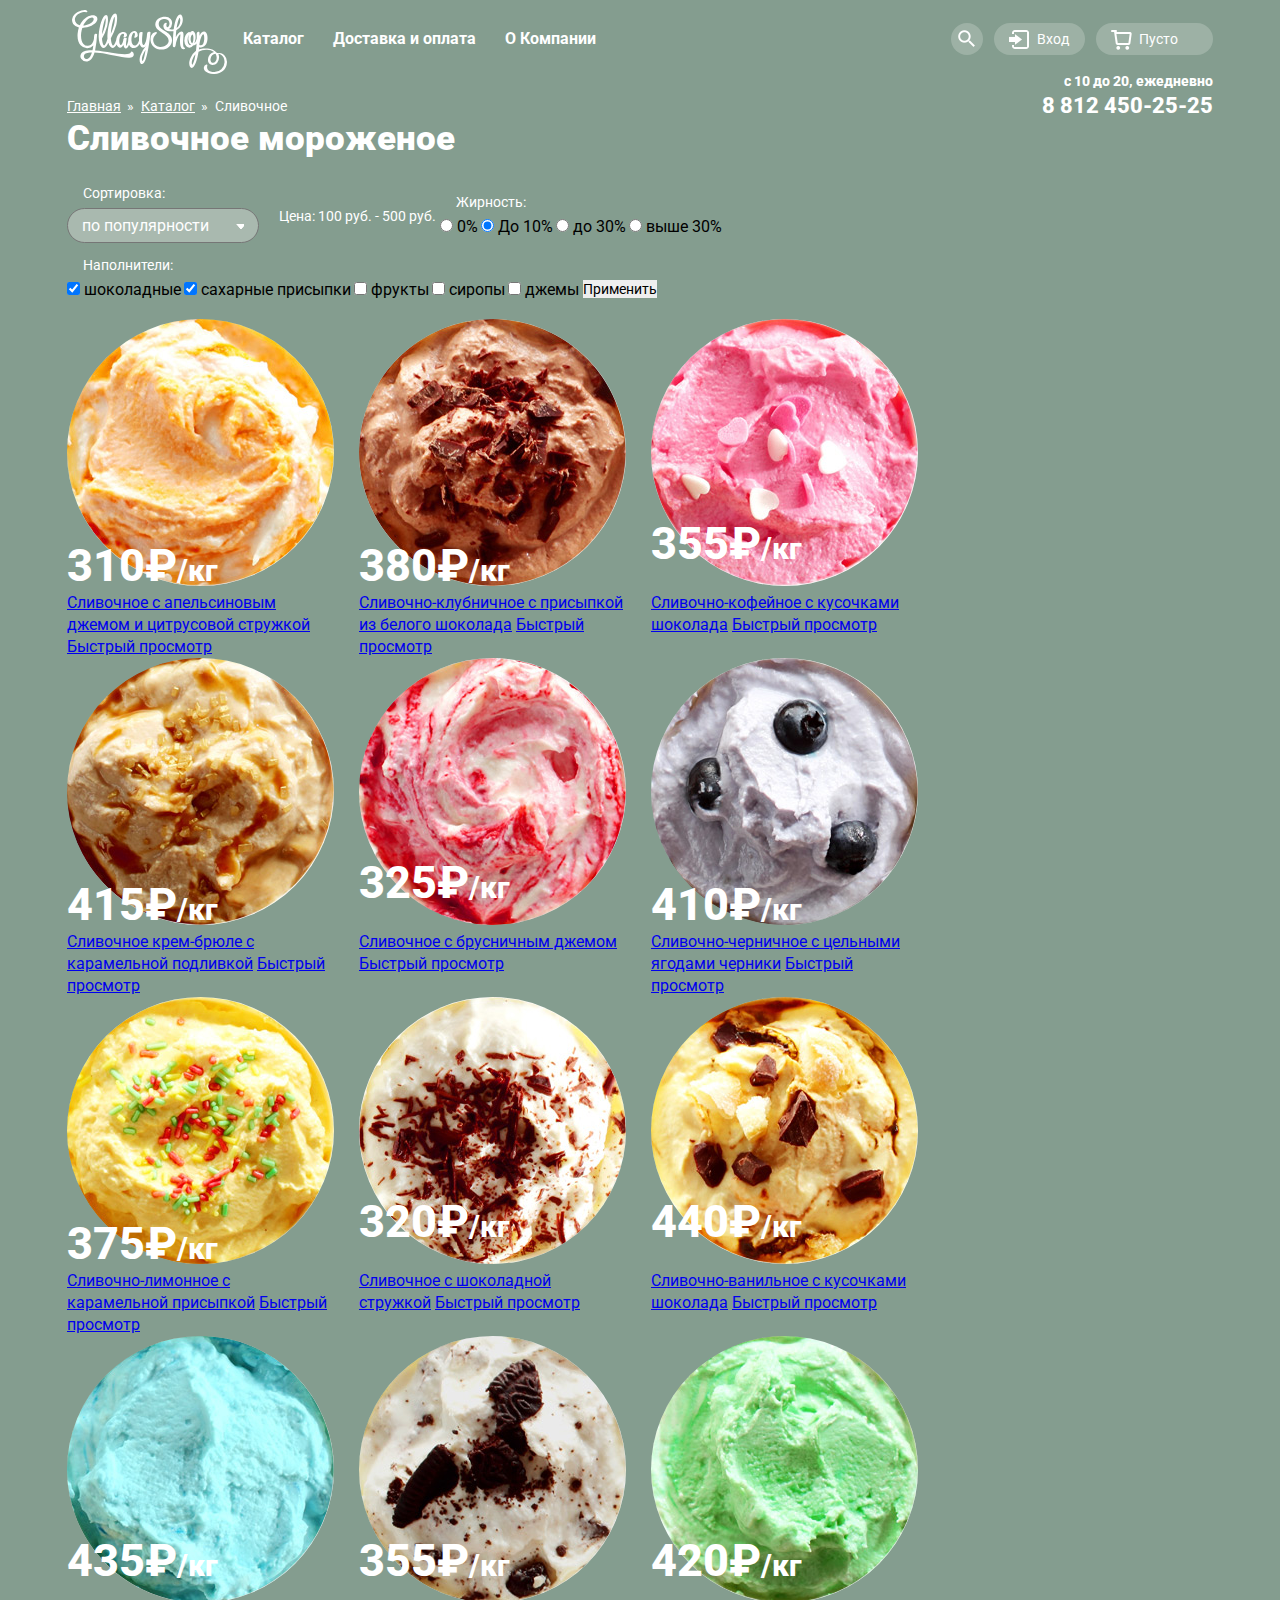
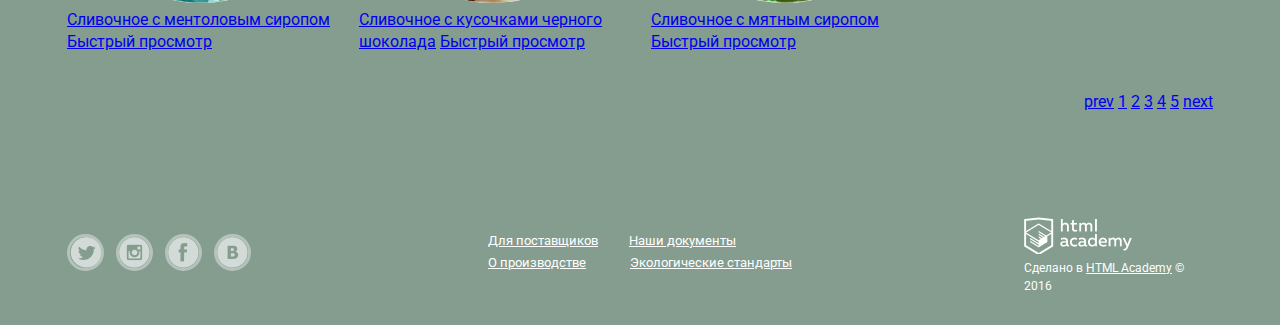
==== commit e2df2a29: "Оформление контента (каталог)" ====
--- a/catalog.html
+++ b/catalog.html
@@ -10,7 +10,7 @@
   <body>
     <div class="site-wrapper">
       <div class="content-wrapper">
-        <header class="main-header clearfix">
+        <header class="catalog-header clearfix">
           <a href="index.html">
             <img class="header-logo" src="img/main-logo.svg" alt="Gllacy Shop" width="154" height="64">
           </a>
@@ -61,16 +61,16 @@
               <div>8 812 450-25-25</div>
             </div>
           </div>
+          <div class="breadcrumbs">
+            <a class="breadcrumbs-links" href="#">Главная</a>
+            <a class="breadcrumbs-links" href="#">Каталог</a>
+            <a class="disabled" href="#">Сливочное</a>
+          </div>
         </header>
         <main class="main-content">
-          <div class="breadcrumbs">
-            <a href="#">Главная</a>
-            <a href="#">Каталог</a>
-            <a href="#">Сливочное</a>
-          </div>
-          <h1 class="main-contant-header">Сливочное мороженое</h1>
+          <h1 class="main-content-header">Сливочное мороженое</h1>
           <div class="filter clearfix">
-            <form class="features-select" action="https://echo.htmlacademy.ru" method="post">
+            <form class="features" action="https://echo.htmlacademy.ru" method="post">
               <fieldset class="features-select">
                 <legend>Сортировка:</legend>
                 <select>
--- a/css/style.css
+++ b/css/style.css
@@ -905,52 +905,258 @@
 }
 
 /*=====Footer=====*/
+.main-footer {
+  padding-bottom: 30px;
+}
+
 .footer-social {
   float: left;
   width: 267px;
-  margin-right: 90px;
+  margin-right: 154px;
+  padding-top: 17px;
 }
 
 .footer-social ul {
+  padding: 0;
+
   list-style: none;
   font-size: 0;
 }
 
 .footer-social li {
   display: inline-block;
+  margin-right: 12px;
 
   font-size: 13px;
-  line-height: 1.2;
+  line-height: 18px;
   vertical-align: top;
+}
+
+.footer-social a {
+  font-size: 0;
+}
+
+.social {
+  display: block;
+  width: 31px;
+  height: 31px;
+
+  border: 3px solid #c2cec7;
+  border-radius: 50%;
+  opacity: 0.5;
+}
+
+.social-twitter {
+  width: 31px;
+  height: 31px;
+
+  background-image: url("../img/sprite.png");
+  background-repeat: no-repeat;
+  background-position: -10px -609px;
+  opacity: 0.8;
+}
+
+.social-instagram {
+  width: 31px;
+  height: 31px;
+
+  background-image: url("../img/sprite.png");
+  background-repeat: no-repeat;
+  background-position: -10px -348px;
+  opacity: 0.8;
+}
+
+.social-facebook {
+  width: 31px;
+  height: 31px;
+
+  background-image: url("../img/sprite.png");
+  background-repeat: no-repeat;
+  background-position: -10px -197px;
+  opacity: 0.8;
+}
+
+.social-vk {
+  width: 31px;
+  height: 31px;
+
+  background-image: url("../img/sprite.png");
+  background-repeat: no-repeat;
+  background-position: -10px -660px;
+  opacity: 0.8;
 }
 
 .footer-documents {
   float: left;
-  width: 350px;
+  width: 348px;
+  padding-top: 15px;
 }
 
 .footer-documents ul {
+  position: relative;
+
+  padding: 0;
+
   list-style: none;
   font-size: 0;
 }
 
 .footer-documents li {
   display: inline-block;
+  margin-right: 31px;
 
   font-size: 13px;
-  line-height: 1.2;
+  line-height: 18px;
   vertical-align: top;
+}
+
+.footer-documents li:nth-child(3) {
+  margin-right: 44px;
+}
+
+.footer-documents a {
+  color: #ffffff;
+}
+
+.heart {
+  font-weight: 900;
+}
+
+.heart::before {
+  content: "";
+  position: absolute;
+  top: 3px;
+  left: -22px;
+
+  display: block;
+  width: 15px;
+  height: 13px;
+
+  background-image: url("../img/sprite.png");
+  background-repeat: no-repeat;
+  background-position: -10px -248px;
 }
 
 .footer-copyright {
   float: right;
-  width: 267px;
+  width: 189px;
 
   font-size: 12px;
-  line-height: 1.2;
+  line-height: 18px;
+  color: #fefefe;
+}
+
+.footer-copyright p {
+  margin: 0;
+}
+
+.footer-copyright a {
+  color: #fefefe;
 }
 
 /*=====Catalog=====*/
+.catalog-header {
+  margin-bottom: 5px;
+}
+
+.breadcrumbs {
+  float: left;
+  width: 850px;
+  padding-top: 21px;
+}
+
+.breadcrumbs-links {
+  position: relative;
+
+  margin-right: 16px;
+
+  font-size: 14px;
+  line-height: 19px;
+  color: #ffffff;
+}
+
+.breadcrumbs-links::after {
+  content: "\bb";
+  position: absolute;
+  top: -1px;
+  left: 60px;
+}
+
+.disabled {
+  font-size: 14px;
+  line-height: 19px;
+  color: #ffffff;
+  text-decoration: none;
+
+  cursor: default;
+
+  pointer-events: none;
+}
+
+.main-content-header {
+  margin: 0;
+  margin-bottom: 30px;
+
+  font-weight: 900;
+  font-size: 35px;
+  line-height: 30px;
+  color: #ffffff;
+}
+
+.features {
+  position: relative;
+}
+
+.features-select {
+  margin: 0;
+  padding: 0;
+
+  border: 0;
+}
+
+.features-select legend {
+  margin-bottom: 5px;
+  margin-left: 16px;
+
+  font-size: 14px;
+  line-height: 19px;
+  color: #ffffff;
+}
+
+.features-select select {
+  width: 192px;
+  height: 35px;
+  padding-left: 14px;
+
+  font-size: 16px;
+  /*position: relative;*/
+  line-height: 22px;
+  color: #ffffff;
+  text-transform: lowercase;
+
+  background-color: #a9b9af;
+  border-radius: 20px;
+  outline: none;
+
+  -webkit-appearance: none;
+     -moz-appearance: none;
+          appearance: none;
+}
+
+.features-select legend::after {
+  content: "";
+  position: absolute;
+  position: absolute;
+  top: 40px;
+  left: 169px;
+
+  width: 8px;
+  height: 5px;
+
+  background-image: url("../img/select-marker.png");
+  background-repeat: no-repeat;
+}
+
 .pages {
   text-align: right;
 }
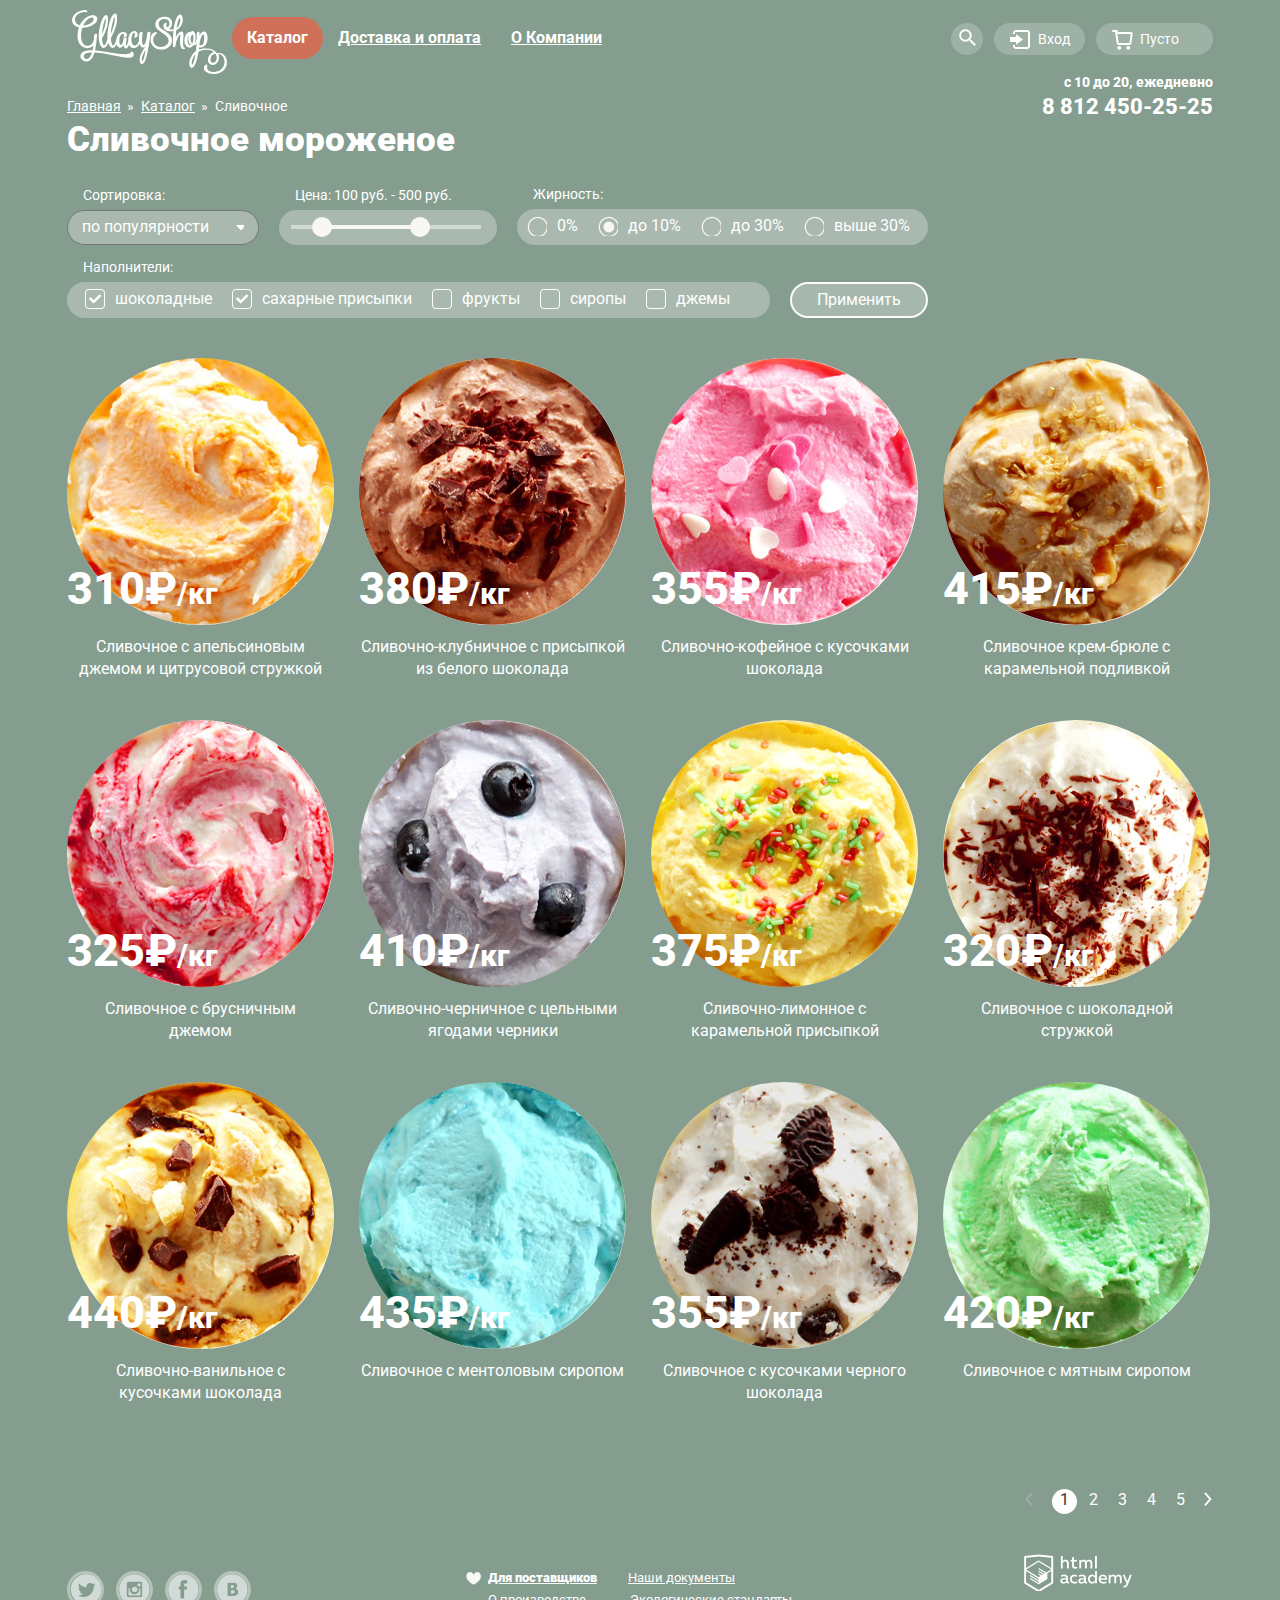
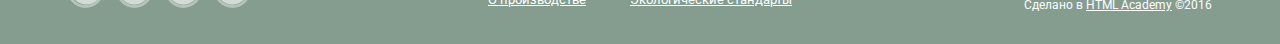
==== commit b339f2c6: "Каталог" ====
--- a/catalog.html
+++ b/catalog.html
@@ -15,15 +15,15 @@
             <img class="header-logo" src="img/main-logo.svg" alt="Gllacy Shop" width="154" height="64">
           </a>
           <nav class="main-navigation">
-            <ul>
-              <li>
-                <a href="catalog.html">Каталог</a>
+            <ul class="topmenu">
+              <li>
+                <a class="current" href="catalog.html">Каталог</a>
                 <ul class="submenu">
                   <li>
                     <a href="#">Новинки</a>
                   </li>
                   <li>
-                    <a href="#">Сливочное</a>
+                    <a href="catalog.html">Сливочное</a>
                   </li>
                   <li>
                     <a href="#">Щербеты</a>
@@ -48,12 +48,58 @@
             <div class="user-block">
               <div class="user-block1">
                 <a class="user-block-item search" href="#">Поиск</a>
-              </div>
-              <div class="user-block2">
+                <div class="search-field">
+                  <form action="#" method="post">
+                    <input type="text" name="search" placeholder="Что ищем?">
+                </form>
+                </div>
+              </div>
+              <div class="user-block2 clearfix">
                 <a class="user-block-item login" href="#">Вход</a>
+                <div class="login-field">
+                  <form action="#" method="post">
+                    <input type="text" name="login" placeholder="Электронная почта">
+                    <input type="password" name="password" placeholder="Пароль">
+                  </form>
+                  <div class="login-btn">
+                    <a class="login-btn-enter" href="#">Войти</a>
+                  </div>
+                  <div class="login-links">
+                    <a href="#">Забыли пароль?</a>
+                    <a href="#">Новая регистрация</a>
+                  </div>
+                </div>
               </div>
               <div class="user-block3">
                 <a class="user-block-item cart" href="#">Пусто</a>
+                <div class="cart-field clearfix">
+                  <table>
+                    <tr>
+                      <td class="cell-1">
+                        <button type="button">Удалить</button>
+                      </td>
+                      <td class="cell-2">
+                        <img src="img/1.jpg" alt="Мороженое" width="33" height="33">
+                      </td>
+                      <td class="cell-3">Пломбир с апельсиновым джемом</td>
+                      <td class="cell-4">1,5 кг <span>х 200 руб.</span></td>
+                      <td class="cell-5">300 руб.</td>
+                    </tr>
+                    <tr>
+                      <td>
+                        <button type="button">Удалить</button>
+                      </td>
+                      <td>
+                        <img src="img/3.jpg" alt="Мороженое" width="33" height="33">
+                      </td>
+                      <td>Клубничный пломбир с присыпкой из белого шоколада</td>
+                      <td>1,5 кг <span>х 300 руб.</span></td>
+                      <td>450 руб.</td>
+                    </tr>
+                  </table>
+                  <p>Итого: 750 руб.</p>
+                  <a class="cart-btn" href="#">Оформить заказ</a>
+                </div>
               </div>
             </div>
             <div class="header-contacts">
@@ -94,47 +140,53 @@
               </fieldset>
               <fieldset class="features-select">
                 <legend>Жирность:</legend>
-                <div class="features-select-item">
-                  <input id="fat1" type="radio" name="fat" value="0%">
-                  <label for="fat1">0%</label>
-                </div>
-                <div class="features-select-item">
-                  <input id="fat2" type="radio" name="fat" value="10%" checked>
-                  <label for="fat2">До 10%</label>
-                </div>
-                <div class="features-select-item">
-                  <input id="fat3" type="radio" name="fat" value="less 30%">
-                  <label for="fat3">до 30%</label>
-                </div>
-                <div class="features-select-item">
-                  <input id="fat4" type="radio" name="fat" value="more 30%">
-                  <label for="fat4">выше 30%</label>
+                <div class="fat">
+                  <div class="features-select-item">
+                    <input id="fat1" type="radio" name="fat" value="0%">
+                    <label for="fat1">0%</label>
+                  </div>
+                  <div class="features-select-item">
+                    <input id="fat2" type="radio" name="fat" value="10%" checked>
+                    <label for="fat2">До 10%</label>
+                  </div>
+                  <div class="features-select-item">
+                    <input id="fat3" type="radio" name="fat" value="less 30%">
+                    <label for="fat3">до 30%</label>
+                  </div>
+                  <div class="features-select-item">
+                    <input id="fat4" type="radio" name="fat" value="more 30%">
+                    <label for="fat4">выше 30%</label>
+                  </div>
                 </div>
               </fieldset>
-              <fieldset class="features-select">
-                <legend>Наполнители:</legend>
-                <div class="features-select-item">
-                  <input id="fillers1" type="checkbox" name="fillers" value="chocolate" checked>
-                  <label for="fillers1">шоколадные</label>
-                </div>
-                <div class="features-select-item">
-                  <input id="fillers2" type="checkbox" name="fillers" value="sugar" checked>
-                  <label for="fillers2">сахарные присыпки</label>
-                </div>
-                <div class="features-select-item">
-                  <input id="fillers3" type="checkbox" name="fillers" value="fruit">
-                  <label for="fillers3">фрукты</label>
-                </div>
-                <div class="features-select-item">
-                  <input id="fillers4" type="checkbox" name="fillers" value="syrup">
-                  <label for="fillers4">сиропы</label>
-                </div>
-                <div class="features-select-item">
-                  <input id="fillers5" type="checkbox" name="fillers" value="jam">
-                  <label for="fillers5">джемы</label>
-                </div>
-              </fieldset>
-              <button class="btn features-select" type="submit">Применить</button>
+              <div class="fillers">
+                <fieldset class="features-select">
+                  <legend>Наполнители:</legend>
+                  <div class="fillers-area">
+                    <div class="features-select-item">
+                      <input id="fillers1" type="checkbox" name="fillers" value="chocolate" checked>
+                      <label for="fillers1">шоколадные</label>
+                    </div>
+                    <div class="features-select-item">
+                      <input id="fillers2" type="checkbox" name="fillers" value="sugar" checked>
+                      <label for="fillers2">сахарные присыпки</label>
+                    </div>
+                    <div class="features-select-item">
+                      <input id="fillers3" type="checkbox" name="fillers" value="fruit">
+                      <label for="fillers3">фрукты</label>
+                    </div>
+                    <div class="features-select-item">
+                      <input id="fillers4" type="checkbox" name="fillers" value="syrup">
+                      <label for="fillers4">сиропы</label>
+                    </div>
+                    <div class="features-select-item">
+                      <input id="fillers5" type="checkbox" name="fillers" value="jam">
+                      <label for="fillers5">джемы</label>
+                    </div>
+                  </div>
+                </fieldset>
+                <input class="btn features-select" type="submit" value="Применить">
+              </div>
             </form>
           </div>
           <div class="catalog">
@@ -144,106 +196,130 @@
                   <img src="img/1.jpg" alt="Мороженое" width="267" height="267">
                   <p class="ice-cream-paragraph"><span>310&#8381;</span>/кг</p>
                 </div>
-                <a href="#">Сливочное с апельсиновым джемом и цитрусовой стружкой</a>
-                <a class="btn" href="#">Быстрый просмотр</a>
+                <div class="ice-cream-links">
+                  <a href="#">Сливочное с апельсиновым джемом и цитрусовой стружкой</a>
+                  <a class="btn-hidden" href="#">Быстрый просмотр</a>
+                </div>
               </div>
               <div class="ice-cream-item">
                 <div>
                   <img src="img/2.jpg" alt="Мороженое" width="267" height="267">
                   <p class="ice-cream-paragraph"><span>380&#8381;</span>/кг</p>
                 </div>
+                <div class="ice-cream-links">
                 <a href="#">Сливочно-клубничное с присыпкой из белого шоколада</a>
-                <a class="btn" href="#">Быстрый просмотр</a>
+                <a class="btn-hidden" href="#">Быстрый просмотр</a>
+              </div>
               </div>
               <div class="ice-cream-item">
                 <div>
                   <img src="img/3.jpg" alt="Мороженое" width="267" height="267">
                   <p class="ice-cream-paragraph"><span>355&#8381;</span>/кг</p>
                 </div>
+                <div class="ice-cream-links">
                 <a href="#">Сливочно-кофейное с кусочками шоколада</a>
-                <a class="btn" href="#">Быстрый просмотр</a>
+                <a class="btn-hidden" href="#">Быстрый просмотр</a>
+              </div>
               </div>
               <div class="ice-cream-item">
                 <div>
                   <img src="img/4.jpg" alt="Мороженое" width="267" height="267">
                   <p class="ice-cream-paragraph"><span>415&#8381;</span>/кг</p>
                 </div>
+                <div class="ice-cream-links">
                 <a href="#">Сливочное крем-брюле с карамельной подливкой</a>
-                <a class="btn" href="#">Быстрый просмотр</a>
+                <a class="btn-hidden" href="#">Быстрый просмотр</a>
+              </div>
               </div>
               <div class="ice-cream-item">
                 <div>
                   <img src="img/5.jpg" alt="Мороженое" width="267" height="267">
                   <p class="ice-cream-paragraph"><span>325&#8381;</span>/кг</p>
                 </div>
-                <a href="#">Сливочное с брусничным джемом</a>
-                <a class="btn" href="#">Быстрый просмотр</a>
+                <div class="ice-cream-links">
+                <a href="#">Сливочное с брусничным<br>джемом</a>
+                <a class="btn-hidden" href="#">Быстрый просмотр</a>
+              </div>
               </div>
               <div class="ice-cream-item">
                 <div>
                   <img src="img/6.jpg" alt="Мороженое" width="267" height="267">
                   <p class="ice-cream-paragraph"><span>410&#8381;</span>/кг</p>
                 </div>
+                <div class="ice-cream-links">
                 <a href="#">Сливочно-черничное с цельными ягодами черники</a>
-                <a class="btn" href="#">Быстрый просмотр</a>
+                <a class="btn-hidden" href="#">Быстрый просмотр</a>
+              </div>
               </div>
               <div class="ice-cream-item">
                 <div>
                   <img src="img/7.jpg" alt="Мороженое" width="267" height="267">
                   <p class="ice-cream-paragraph"><span>375&#8381;</span>/кг</p>
                 </div>
+                <div class="ice-cream-links">
                 <a href="#">Сливочно-лимонное с карамельной присыпкой</a>
-                <a class="btn" href="#">Быстрый просмотр</a>
+                <a class="btn-hidden" href="#">Быстрый просмотр</a>
+              </div>
               </div>
               <div class="ice-cream-item">
                 <div>
                   <img src="img/8.jpg" alt="Мороженое" width="267" height="267">
                   <p class="ice-cream-paragraph"><span>320&#8381;</span>/кг</p>
                 </div>
+                <div class="ice-cream-links">
                 <a href="#">Сливочное с шоколадной стружкой</a>
-                <a class="btn" href="#">Быстрый просмотр</a>
+                <a class="btn-hidden" href="#">Быстрый просмотр</a>
+              </div>
               </div>
               <div class="ice-cream-item">
                 <div>
                   <img src="img/9.jpg" alt="Мороженое" width="267" height="267">
                   <p class="ice-cream-paragraph"><span>440&#8381;</span>/кг</p>
                 </div>
-                <a href="#">Сливочно-ванильное с кусочками шоколада</a>
-                <a class="btn" href="#">Быстрый просмотр</a>
+                <div class="ice-cream-links">
+                <a href="#">Сливочно-ванильное с<br>кусочками шоколада</a>
+                <a class="btn-hidden" href="#">Быстрый просмотр</a>
+              </div>
               </div>
               <div class="ice-cream-item">
                 <div>
                   <img src="img/10.jpg" alt="Мороженое" width="267" height="267">
                   <p class="ice-cream-paragraph"><span>435&#8381;</span>/кг</p>
                 </div>
+                <div class="ice-cream-links">
                 <a href="#">Сливочное с ментоловым сиропом</a>
-                <a class="btn" href="#">Быстрый просмотр</a>
+                <a class="btn-hidden" href="#">Быстрый просмотр</a>
+              </div>
               </div>
               <div class="ice-cream-item">
                 <div>
                   <img src="img/11.jpg" alt="Мороженое" width="267" height="267">
                   <p class="ice-cream-paragraph"><span>355&#8381;</span>/кг</p>
                 </div>
+                <div class="ice-cream-links">
                 <a href="#">Сливочное с кусочками черного шоколада</a>
-                <a class="btn" href="#">Быстрый просмотр</a>
+                <a class="btn-hidden" href="#">Быстрый просмотр</a>
+              </div>
               </div>
               <div class="ice-cream-item">
                 <div>
                   <img src="img/12.jpg" alt="Мороженое" width="267" height="267">
                   <p class="ice-cream-paragraph"><span>420&#8381;</span>/кг</p>
                 </div>
+                <div class="ice-cream-links">
                 <a href="#">Сливочное с мятным сиропом</a>
-                <a class="btn" href="#">Быстрый просмотр</a>
+                <a class="btn-hidden" href="#">Быстрый просмотр</a>
+              </div>
               </div>
             </div>
             <div class="pages">
-              <a class="pages-btn" href="#">prev</a>
-              <a class="pages-btn" href="#">1</a>
+              <a class="pages-btn prev" href="#">prev</a>
+              <a class="pages-btn first" href="#">1</a>
               <a class="pages-btn" href="#">2</a>
               <a class="pages-btn" href="#">3</a>
               <a class="pages-btn" href="#">4</a>
               <a class="pages-btn" href="#">5</a>
-              <a class="pages-btn" href="#">next</a>
+              <a class="pages-btn next" href="#">next</a>
             </div>
           </div>
         </main>
@@ -266,7 +342,7 @@
           </div>
           <div class="footer-documents">
             <ul>
-              <li>
+              <li class="heart">
                 <a href="#">Для поставщиков</a>
               </li>
               <li>
@@ -282,7 +358,7 @@
           </div>
           <div class="footer-copyright">
             <img src="img/htmlacademy-logo.png" alt="HTML Academy" width="108" height="37">
-            <p>Сделано в <a href="https://htmlacademy.ru/">HTML Academy</a> &#169; 2016</p>
+            <p>Сделано в <a href="https://htmlacademy.ru/">HTML Academy</a> &#169;2016</p>
           </div>
         </footer>
       </div>
--- a/css/style.css
+++ b/css/style.css
@@ -128,6 +128,34 @@
   height: 20px;
 
   background-position: -10px -751px;
+}
+
+.sprite {
+  display: block;
+
+  background-image: url("../img/hover-sprite.png");
+  background-repeat: no-repeat;
+}
+
+.sprite-hover-cart {
+  width: 21px;
+  height: 20px;
+
+  background-position: -10px -10px;
+}
+
+.sprite-hover-login {
+  width: 20px;
+  height: 19px;
+
+  background-position: -10px -50px;
+}
+
+.sprite-hover-search {
+  width: 17px;
+  height: 17px;
+
+  background-position: -10px -89px;
 }
 
 .site-wrapper {
@@ -275,10 +303,6 @@
 }
 
 /*=====Header=====*/
-.main-header {
-  margin-bottom: 3px;
-}
-
 .header-logo {
   float: left;
   width: 165px;
@@ -288,35 +312,110 @@
 .main-navigation {
   float: left;
   width: 600px;
-  padding-top: 28px;
+  padding-top: 17px;
 }
 
 .main-navigation ul {
+  position: relative;
+
   padding: 0;
-  padding-left: 11px;
 
   list-style: none;
   font-size: 0;
 }
 
-.main-navigation li {
+.main-navigation > ul > li {
+  position: relative;
+
   display: inline-block;
-  margin-right: 29px;
+  padding-bottom: 10px;
 
   font-size: 16px;
   line-height: 22px;
   vertical-align: top;
 }
 
-.main-navigation a {
+.main-navigation > ul > li > a {
+  display: block;
+  padding: 10px 15px;
+
   font-weight: bold;
   font-size: 16px;
   color: #ffffff;
+}
+
+.main-navigation > ul > li > a:hover {
+  color: #343434;
   text-decoration: none;
-}
-
-.submenu {
+
+  background-color: #f7f6f3;
+  border-radius: 30px;
+}
+
+.topmenu .submenu {
+  position: absolute;
+  top: 43px;
+  left: -8px;
+  z-index: 20;
+
   display: none;
+  width: 144px;
+  margin: 0;
+
+  background-color: #f8f7f4;
+  border-radius: 5px;
+}
+
+.topmenu li:hover .submenu {
+  display: block;
+}
+
+ul.submenu {
+  padding: 0;
+}
+
+.submenu li {
+  display: block;
+  margin: 0;
+
+  font-size: 14px;
+  line-height: 19px;
+
+  border-radius: 5px;
+}
+
+.submenu li:hover {
+  background-color: #fbded9;
+}
+
+.submenu a {
+  display: block;
+  padding-top: 8px;
+  padding-bottom: 8px;
+  padding-left: 20px;
+
+  font-weight: 500;
+  font-size: 14px;
+  line-height: 19px;
+  color: #343434;
+  text-decoration: none;
+}
+
+.submenu li:first-child a {
+  font-weight: 900;
+}
+
+.submenu li:first-child::after {
+  content: "";
+  position: absolute;
+  top: 35px;
+  left: 6px;
+
+  display: block;
+  width: 128px;
+  height: 1px;
+
+  background-color: rgba(52, 52, 52, 0.2);
 }
 
 .user-block-wrapper {
@@ -326,68 +425,81 @@
 }
 
 .user-block {
-  margin-bottom: 15px;
+  margin-bottom: 12px;
   padding-left: 28px;
 
   font-size: 0;
 }
 
-.user-block div {
+.user-block > div {
   display: inline-block;
 
   font-size: 14px;
   vertical-align: top;
 }
 
+.user-block-item {
+  display: block;
+
+  color: #ffffff;
+  text-decoration: none;
+}
+
 .user-block1 {
+  position: relative;
+
+  padding-bottom: 3px;
+}
+
+.user-block2 {
+  position: relative;
+
+  padding-bottom: 3px;
+}
+
+.user-block3 {
+  position: relative;
+
+  padding-bottom: 4px;
+}
+
+.search {
+  display: block;
   width: 32px;
   height: 32px;
   margin-right: 11px;
 
+  font-size: 0;
+
   background-color: #9db1a5;
+  background-image: url("../img/sprite.png");
+  background-repeat: no-repeat;
+  background-position: -2px -499px;
   border-radius: 50%;
 }
 
-.user-block1 > a {
-  font-size: 0;
-}
-
-.user-block2 {
-  width: 91px;
+.search:hover {
+  background-color: #f8f7f4;
+  background-image: url("../img/hover-sprite.png");
+  background-repeat: no-repeat;
+  background-position: -3px -82px;
+}
+
+.login {
+  width: 75px;
   height: 27px;
   margin-right: 11px;
   padding-top: 5px;
+  padding-left: 16px;
 
   background-color: #9db1a5;
   border-radius: 30px;
 }
 
-.user-block3 {
-  width: 117px;
-  height: 27px;
-  padding-top: 5px;
-
-  background-color: #9db1a5;
-  border-radius: 30px;
-}
-
-.user-block-item {
-  margin-left: 15px;
-
-  color: #ffffff;
-  text-decoration: none;
-}
-
-.search {
-  display: block;
-  width: 17px;
-  height: 17px;
-  margin-top: 7px;
-  margin-left: 7px;
-
-  background-image: url("../img/sprite.png");
-  background-repeat: no-repeat;
-  background-position: -10px -505px;
+.login:hover {
+  color: #323232;
+
+  background-color: #f8f7f4;
 }
 
 .login::before {
@@ -405,6 +517,28 @@
   background-position: -10px -466px;
 }
 
+.login:hover::before {
+  background-image: url("../img/hover-sprite.png");
+  background-repeat: no-repeat;
+  background-position: -10px -50px;
+}
+
+.cart {
+  width: 101px;
+  height: 27px;
+  padding-top: 5px;
+  padding-left: 16px;
+
+  background-color: #9db1a5;
+  border-radius: 30px;
+}
+
+.cart:hover {
+  color: #323232;
+
+  background-color: #f8f7f4;
+}
+
 .cart::before {
   content: "";
 
@@ -420,6 +554,268 @@
   background-position: -10px -90px;
 }
 
+.cart:hover::before {
+  background-image: url("../img/hover-sprite.png");
+  background-repeat: no-repeat;
+  background-position: -10px -10px;
+}
+
+.search-field {
+  position: absolute;
+  top: 35px;
+  left: -308px;
+
+  display: none;
+  padding: 14px;
+
+  background-color: #f8f7f4;
+  border-radius: 5px;
+}
+
+.user-block1:hover .search-field {
+  display: block;
+}
+
+.search-field input[type="text"] {
+  display: block;
+  width: 290px;
+  height: 37px;
+  padding: 0 8px;
+
+  border-radius: 5px;
+}
+
+.login-field {
+  position: absolute;
+  top: 35px;
+  left: -179px;
+  z-index: 20;
+
+  display: none;
+  padding: 14px;
+  padding-top: 22px;
+  padding-bottom: 12px;
+
+  background-color: #f8f7f4;
+  border-radius: 5px;
+}
+
+.user-block2:hover .login-field {
+  display: block;
+}
+
+.login-field input[type="text"],
+input[type="password"] {
+  display: block;
+  width: 215px;
+  height: 37px;
+  padding: 0 8px;
+  padding-left: 15px;
+
+  border-radius: 5px;
+}
+
+.login-field input[type="text"] {
+  margin-bottom: 7px;
+}
+
+.login-btn {
+  float: left;
+  width: 105px;
+  margin-right: 17px;
+}
+
+.login-btn-enter {
+  display: inline-block;
+  margin-top: 13px;
+  padding: 5px 30px;
+
+  font-size: 15px;
+  line-height: 24.3px;
+  vertical-align: top;
+  color: #ffffff;
+  text-decoration: none;
+  text-shadow: 0 2px 5px rgba(160, 32, 11, 0.76);
+
+  background: #f26843;
+  background: -webkit-linear-gradient(top, #f26843 0%, #e74a35 100%);
+  background:         linear-gradient(to bottom, #f26843 0%, #e74a35 100%);
+  border-radius: 100px;
+  box-shadow: 0 2px 2px rgba(172, 16, 0, 0.64);
+}
+
+.login-btn-enter:hover {
+  background: -webkit-linear-gradient(top, #f58669 0%, #ec6f5e 100%);
+  background:         linear-gradient(to bottom, #f58669 0%, #ec6f5e 100%);
+  box-shadow: 0 2px 2px rgba(172, 16, 0, 1);
+}
+
+.login-btn-enter:active {
+  background: -webkit-linear-gradient(top, #d84732 0%, #e1613e 100%);
+  background:         linear-gradient(to bottom, #d84732 0%, #e1613e 100%);
+  box-shadow: inset 0 2px 2px rgba(172, 16, 0, 1);
+}
+
+.login-links {
+  float: right;
+  width: 120px;
+  padding-top: 10px;
+
+  font-size: 13px;
+  line-height: 22.3px;
+}
+
+.login-links a {
+  color: #333333;
+}
+
+.cart-field {
+  position: absolute;
+  top: 36px;
+  left: -422px;
+  z-index: 20;
+
+  display: none;
+  padding: 20px 15px;
+  padding-top: 13px;
+
+  background-color: #f8f7f4;
+  border-radius: 5px;
+}
+
+.user-block3:hover .cart-field {
+  display: block;
+}
+
+.cart-field table {
+  height: 123px;
+  margin-bottom: 15px;
+
+  border-collapse: collapse;
+  font-size: 13px;
+  line-height: 14px;
+  color: #333333;
+
+  border-bottom: 1px solid #cacac7;
+}
+
+td {
+  padding: 7px 5px;
+}
+
+.cell-1 {
+  width: 10px;
+}
+
+.cell-2 {
+  width: 36px;
+}
+
+.cell-3 {
+  width: 253px;
+}
+
+.cell-4 {
+  width: 132px;
+  padding-left: 6px;
+}
+
+.cell-5 {
+  width: 67px;
+}
+
+.cart-field table span {
+  color: #808080;
+}
+
+.cart-field button {
+  position: relative;
+
+  font-size: 0;
+
+  background-color: #f8f7f4;
+  border: 0;
+  outline: 0;
+}
+
+.cart-field button::before {
+  content: "";
+  position: absolute;
+  top: 0;
+  left: 0;
+
+  width: 1px;
+  height: 14px;
+
+  background-color: #3e3e3e;
+  -webkit-transform: rotate(45deg);
+          transform: rotate(45deg);
+}
+
+.cart-field button::after {
+  content: "";
+  position: absolute;
+  top: 0;
+  left: 0;
+
+  width: 1px;
+  height: 14px;
+
+  background-color: #3e3e3e;
+  -webkit-transform: rotate(-45deg);
+          transform: rotate(-45deg);
+}
+
+.cart-field img {
+  border-radius: 50%;
+}
+
+.cart-field p {
+  margin: 0;
+  padding-right: 9px;
+
+  font-weight: 900;
+  font-size: 15px;
+  line-height: 20px;
+  text-align: right;
+  color: #333333;
+}
+
+.cart-field a {
+  float: right;
+}
+
+.cart-btn {
+  display: inline-block;
+  margin-top: 13px;
+  padding: 5px 21px;
+
+  font-size: 15px;
+  line-height: 24.3px;
+  vertical-align: top;
+  color: #ffffff;
+  text-decoration: none;
+  text-shadow: 0 2px 5px rgba(160, 32, 11, 0.76);
+
+  background: #f26843;
+  background: -webkit-linear-gradient(top, #f26843 0%, #e74a35 100%);
+  background:         linear-gradient(to bottom, #f26843 0%, #e74a35 100%);
+  border-radius: 100px;
+  box-shadow: 0 2px 2px rgba(172, 16, 0, 0.64);
+}
+
+.cart-btn:hover {
+  background: -webkit-linear-gradient(top, #f58669 0%, #ec6f5e 100%);
+  background:         linear-gradient(to bottom, #f58669 0%, #ec6f5e 100%);
+  box-shadow: 0 2px 2px rgba(172, 16, 0, 1);
+}
+
+.cart-btn:active {
+  background: -webkit-linear-gradient(top, #d84732 0%, #e1613e 100%);
+  background:         linear-gradient(to bottom, #d84732 0%, #e1613e 100%);
+  box-shadow: inset 0 2px 2px rgba(172, 16, 0, 1);
+}
+
 .header-contacts {
   text-align: right;
 }
@@ -442,7 +838,7 @@
 
 /*=====Main=====*/
 .main-content {
-  margin-bottom: 104px;
+  margin-bottom: 40px;
 }
 
 .action {
@@ -544,7 +940,6 @@
   box-shadow: inset 0 2px 2px rgba(172, 16, 0, 1);
 }
 
-
 .background-raspberry {
   background-image: url("../img/raspberry-background.png");
   background-repeat: no-repeat;
@@ -556,8 +951,8 @@
 }
 
 .ice-cream {
-  margin-bottom: 38px;
-
+  /*margin-bottom: 38px;*/
+  position: relative;
   font-size: 0;
 }
 
@@ -567,13 +962,13 @@
   display: inline-block;
   width: 267px;
   margin-right: 25px;
-
+  margin-bottom: 40px;
   font-size: 16px;
   line-height: 22px;
   vertical-align: top;
 }
 
-.ice-cream-item:last-child {
+.ice-cream-item:nth-child(4n) {
   margin-right: 0;
 }
 
@@ -599,6 +994,7 @@
 
 .ice-cream-links {
   text-align: center;
+  margin-top: 5px;
 }
 
 .ice-cream-links a {
@@ -611,8 +1007,8 @@
 
 .ice-cream-paragraph {
   position: absolute;
-  bottom: 46px;
-
+  /*bottom: 46px;*/
+  top: 190px;
   font-weight: 800;
   font-size: 30px;
   color: #ffffff;
@@ -636,8 +1032,8 @@
 
 .about-header {
   margin: 0;
-  margin-bottom: 22px;
   padding-top: 24px;
+  padding-bottom: 22px;
   padding-left: 20px;
 
   font-size: 24px;
@@ -650,7 +1046,7 @@
   float: left;
   width: 485px;
   margin-right: 5px;
-  margin-bottom: 22px;
+  padding-bottom: 22px;
   padding-left: 76px;
 
   font-size: 16px;
@@ -786,9 +1182,10 @@
   color: #5a5a5a;
 }
 
-input[type="text"] {
+.news-subscription-bg input[type="text"] {
   width: 356px;
   height: 37px;
+  padding-right: 8px;
   padding-left: 8px;
 
   border-radius: 5px;
@@ -845,7 +1242,7 @@
 
 .map-contacts-normal {
   margin: 0;
-  margin-bottom: 2px;
+  padding-bottom: 2px;
 
   font-size: 14px;
   line-height: 20px;
@@ -853,7 +1250,7 @@
 }
 
 .map-contacts-bold {
-  margin-bottom: 18px;
+  padding-bottom: 18px;
 
   font-weight: 900;
   font-size: 18px;
@@ -862,7 +1259,7 @@
 }
 
 .map-contacts-phone {
-  margin-bottom: 3px;
+  padding-bottom: 3px;
 
   font-weight: 900;
   font-size: 18px;
@@ -1093,6 +1490,19 @@
   pointer-events: none;
 }
 
+.current {
+  cursor: default;
+  pointer-events: none;
+  display: block;
+  padding: 10px 15px;
+  font-weight: bold;
+  font-size: 16px;
+  color: #ffffff;
+  text-decoration: none;
+  background-color: #d07058;
+  border-radius: 30px;
+}
+
 .main-content-header {
   margin: 0;
   margin-bottom: 30px;
@@ -1105,6 +1515,7 @@
 
 .features {
   position: relative;
+  margin-bottom: 40px;
 }
 
 .features-select {
@@ -1129,7 +1540,6 @@
   padding-left: 14px;
 
   font-size: 16px;
-  /*position: relative;*/
   line-height: 22px;
   color: #ffffff;
   text-transform: lowercase;
@@ -1146,7 +1556,6 @@
 .features-select legend::after {
   content: "";
   position: absolute;
-  position: absolute;
   top: 40px;
   left: 169px;
 
@@ -1157,21 +1566,216 @@
   background-repeat: no-repeat;
 }
 
+.range-filter {
+  width: 218px;
+  height: 35px;
+  background-color: #a9b9af;
+  border-radius: 20px;
+  position: relative;
+}
+
+.scale {
+  width: 190px;
+  height: 4px;
+  background-color: #d1d9d2;
+  position: absolute;
+  top: 15px;
+  left: 12px;
+}
+
+.bar {
+  width: 85px;
+  height: 4px;
+  background-color: #f8f7f4;
+  position: absolute;
+  top: 0;
+  left: 37px;
+}
+
+.toggle {
+  width: 20px;
+  height: 20px;
+  border-radius: 50%;
+  background-color: #f8f7f4;
+  cursor: pointer;
+}
+
+.toggle-min {
+  position: absolute;
+  top: 7px;
+  left: 33px;
+}
+
+.toggle-max {
+  position: absolute;
+  top: 7px;
+  left: 131px;
+}
+
+.fat {
+  width: 401px;
+  height: 29px;
+  background-color: #a9b9af;
+  border-radius: 20px;
+  font-size: 16px;
+  line-height: 22px;
+  color: #ffffff;
+  text-transform: lowercase;
+  padding-top: 7px;
+  padding-left: 10px;
+}
+
+.fat input[type="radio"] {
+  display: none;
+}
+
+.fat input[type="radio"] + label {
+  display: block;
+  position: relative;
+  padding-left: 30px;
+  cursor: pointer;
+}
+
+.fat input[type="radio"] + label::before {
+  content: "";
+  position: absolute;
+  background-image: url("../img/sprite.png");
+  background-repeat: no-repeat;
+  width: 20px;
+  height: 20px;
+  background-position: -10px -711px;
+  top: 0;
+  left: 0;
+}
+
+.fat input[type="radio"]:checked + label::before {
+  background-position: -10px -751px;
+}
+
+.fillers {
+  margin-top: 13px;
+}
+
+.fillers-area {
+  width: 685px;
+  height: 29px;
+  background-color: #a9b9af;
+  border-radius: 20px;
+  font-size: 16px;
+  line-height: 22px;
+  color: #ffffff;
+  text-transform: lowercase;
+  padding-top: 7px;
+  padding-left: 18px;
+}
+
+.fillers-area input[type="checkbox"] {
+  display: none;
+}
+
+.fillers-area input[type="checkbox"] + label {
+  display: block;
+  position: relative;
+  padding-left: 30px;
+  cursor: pointer;
+}
+
+.fillers-area input[type="checkbox"] + label::before {
+  content: "";
+  position: absolute;
+  background-image: url("../img/sprite.png");
+  background-repeat: no-repeat;
+  width: 20px;
+  height: 20px;
+  background-position: -10px -10px;
+  top: 0;
+  left: 0;
+}
+
+.fillers-area input[type="checkbox"]:checked + label::before {
+  background-position: -10px -50px;
+}
+
+.fillers input[type="submit"] {
+  width: 138px;
+  height: 36px;
+  background-color: #a6b7ae;
+  border-radius: 20px;
+  font-size: 16px;
+  line-height: 22px;
+  color: #ffffff;
+  border: 2px solid #fcfcfc;
+  margin-top: 24px;
+
+}
+
 .pages {
   text-align: right;
+  margin-top: 45px;
+}
+
+.pages-btn {
+  font-size: 16px;
+  line-height: 22px;
+  color: #ffffff;
+  text-decoration: none;
+  position: relative;
+  padding: 0 8px;
+  display: inline-block;
+  vertical-align: top;
+}
+
+.pages .prev {
+  font-size: 0;
+  cursor: default;
+  pointer-events: none;
+}
+
+.prev::before {
+  content: "";
+  background-image: url("../img/prev.png");
+  height: 14px;
+  width: 8px;
+  position: absolute;
+  top: 3px;
+  left: -7px;
+}
+
+.pages .next {
+  font-size: 0;
+}
+
+.next::before {
+  content: "";
+  background-image: url("../img/next.png");
+  height: 14px;
+  width: 8px;
+  position: absolute;
+  top: 3px;
+  left: 7px;
+}
+
+.first {
+  height: 25px;
+  border-radius: 50%;
+  background-color: #ffffff;
+  color: #353535;
+  cursor: default;
+  pointer-events: none;
 }
 
 .features-select {
   display: inline-block;
-
+  vertical-align: middle;
   font-size: 14px;
   line-height: 18px;
+  margin-right: 16px;
 }
 
 .features-select-item {
   display: inline-block;
   margin-bottom: 20px;
-
+  margin-right: 16px;
   font-size: 16px;
   line-height: 1.2;
   vertical-align: top;
